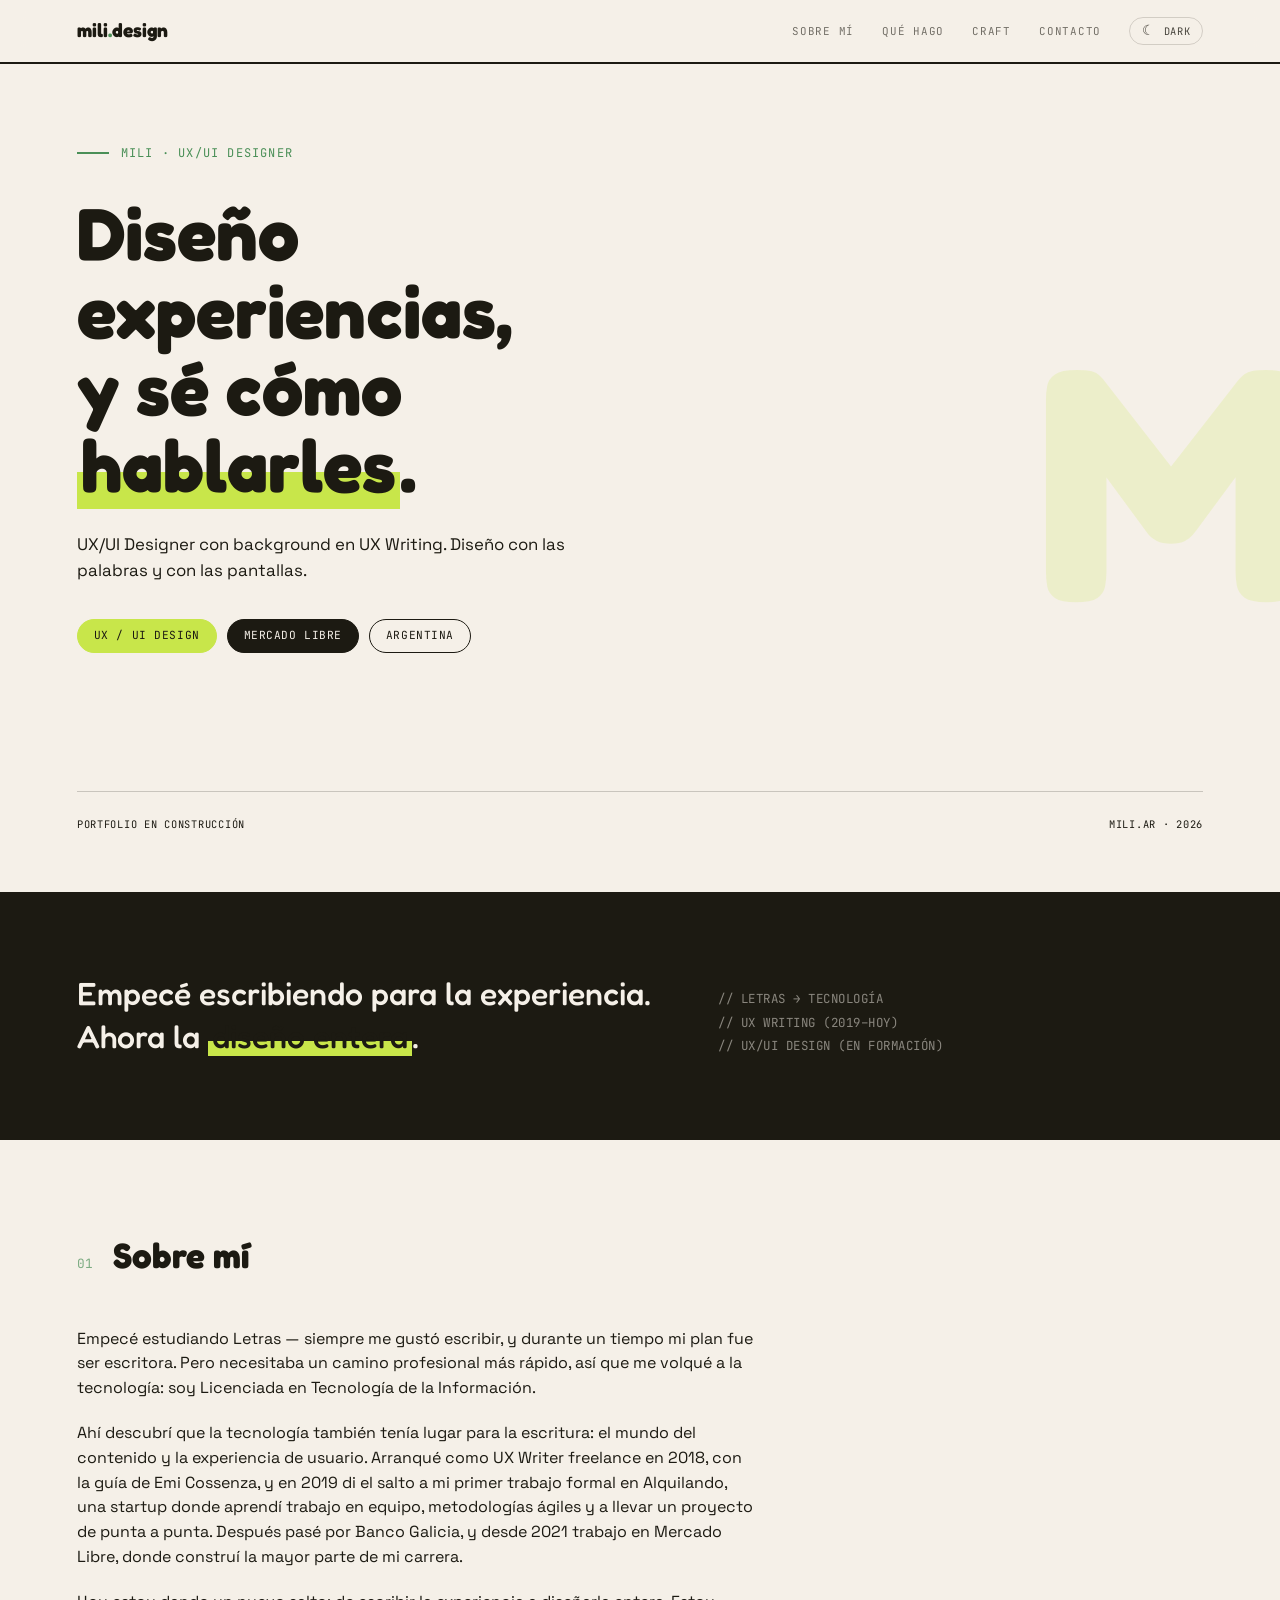
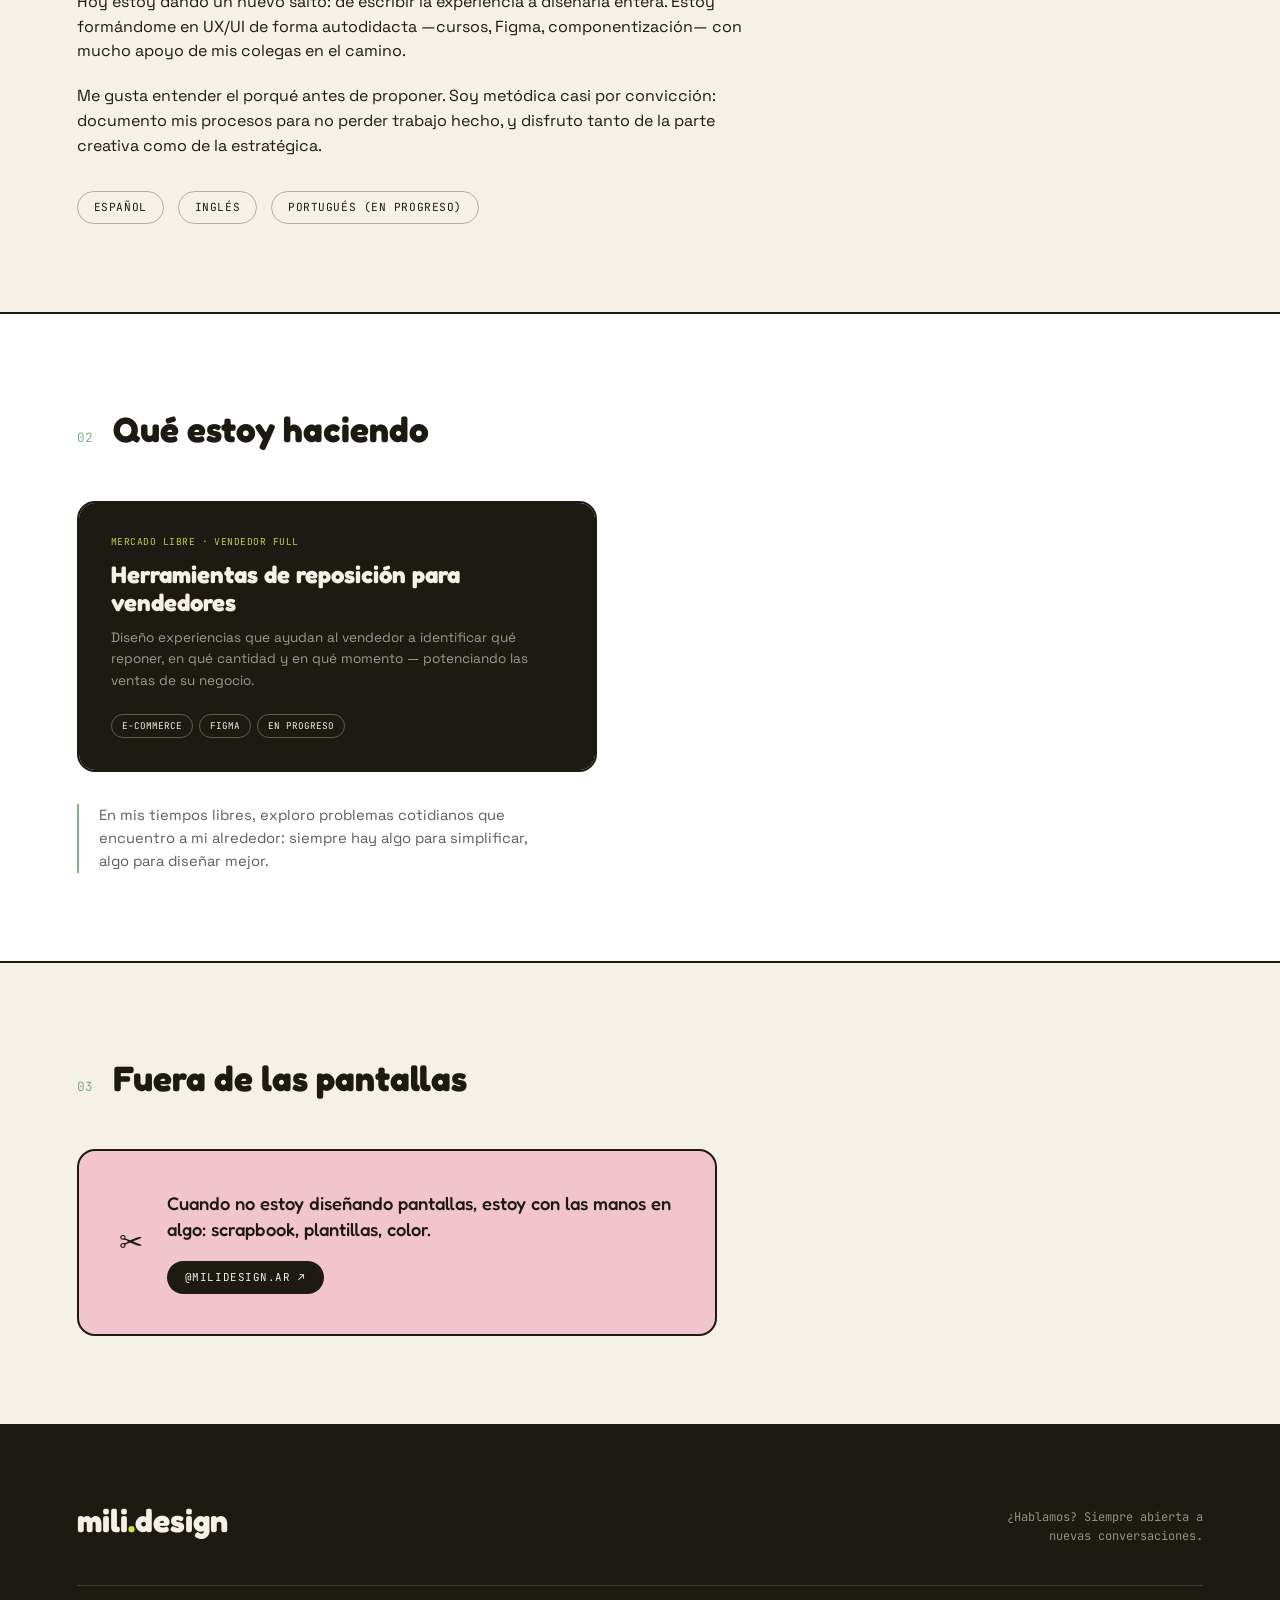
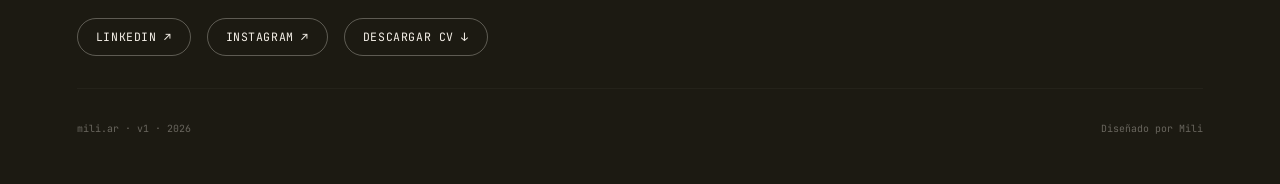
==== index.html @ dba33e55 "Add files via upload" ====
<!DOCTYPE html>
<html lang="es">
<head>
<meta charset="UTF-8">
<meta name="viewport" content="width=device-width, initial-scale=1.0">
<title>Mili — UX/UI Designer</title>
<link rel="preconnect" href="https://fonts.googleapis.com">
<link rel="preconnect" href="https://fonts.gstatic.com" crossorigin>
<link href="https://fonts.googleapis.com/css2?family=Fredoka:wght@400;500;600;700&family=Space+Grotesk:wght@300;400;500;600&family=JetBrains+Mono:wght@400;500&display=swap" rel="stylesheet">
<link rel="stylesheet" href="style.css">

</head>
<body>

<nav class="nav">
  <div class="nav-logo">mili<span class="dot">.</span>design</div>
  <ul class="nav-links">
    <li><a href="#sobre-mi">Sobre mí</a></li>
    <li><a href="#que-hago">Qué hago</a></li>
    <li><a href="#craft">Craft</a></li>
    <li><a href="#contacto">Contacto</a></li>
    <li><button class="theme-toggle" id="themeToggle" type="button"><span class="icon" id="themeIcon">☾</span><span id="themeLabel">Dark</span></button></li>
  </ul>
</nav>

<!-- 1. HERO -->
<section class="hero">
  <div class="hero-bg-text" aria-hidden="true">M</div>
  <div class="hero-content">
    <div class="hero-eyebrow">Mili · UX/UI Designer</div>
    <h1 class="hero-h1 reveal">
      Diseño experiencias,<br>
      y sé cómo <span class="green">hablarles</span>.
    </h1>
    <p class="hero-sub reveal">UX/UI Designer con background en UX Writing. Diseño con las palabras y con las pantallas.</p>
    <div class="hero-tags reveal">
      <span class="tag fill-lima">UX / UI Design</span>
      <span class="tag fill-negro">Mercado Libre</span>
      <span class="tag">Argentina</span>
    </div>
  </div>
  <div class="hero-rule reveal">
    <span>Portfolio en construcción</span>
    <span>mili.ar · 2026</span>
  </div>
</section>

<!-- 2. SOBRE MI -->
<div class="band">
  <div class="band-inner reveal">
    <p class="band-statement">
      Empecé escribiendo para la experiencia.<br>
      Ahora la <span class="hl">diseño entera</span>.
    </p>
    <div class="band-aside">
      // Letras → Tecnología<br>
      // UX Writing (2019–hoy)<br>
      // UX/UI Design (en formación)
    </div>
  </div>
</div>

<section class="sec" id="sobre-mi">
  <div class="sec-head reveal">
    <span class="sec-num">01</span>
    <h2 class="sec-title">Sobre mí</h2>
  </div>
  <div class="sec-body reveal">
    <p>Empecé estudiando Letras — siempre me gustó escribir, y durante un tiempo mi plan fue ser escritora. Pero necesitaba un camino profesional más rápido, así que me volqué a la tecnología: soy Licenciada en Tecnología de la Información.</p>
    <p>Ahí descubrí que la tecnología también tenía lugar para la escritura: el mundo del contenido y la experiencia de usuario. Arranqué como UX Writer freelance en 2018, con la guía de Emi Cossenza, y en 2019 di el salto a mi primer trabajo formal en Alquilando, una startup donde aprendí trabajo en equipo, metodologías ágiles y a llevar un proyecto de punta a punta. Después pasé por Banco Galicia, y desde 2021 trabajo en Mercado Libre, donde construí la mayor parte de mi carrera.</p>
    <p>Hoy estoy dando un nuevo salto: de escribir la experiencia a diseñarla entera. Estoy formándome en UX/UI de forma autodidacta —cursos, Figma, componentización— con mucho apoyo de mis colegas en el camino.</p>
    <p>Me gusta entender el porqué antes de proponer. Soy metódica casi por convicción: documento mis procesos para no perder trabajo hecho, y disfruto tanto de la parte creativa como de la estratégica.</p>
    <div class="meta-row">
      <span class="tag">Español</span>
      <span class="tag">Inglés</span>
      <span class="tag">Portugués (en progreso)</span>
    </div>
  </div>
</section>

<!-- 3. QUE HAGO -->
<section class="sec" id="que-hago" style="background:var(--surface);">
  <div class="sec-head reveal">
    <span class="sec-num">02</span>
    <h2 class="sec-title">Qué estoy haciendo</h2>
  </div>
  <div class="reveal">
    <div class="work-card">
      <div class="work-card-body">
        <div class="wc-tag">Mercado Libre · Vendedor Full</div>
        <div class="wc-title">Herramientas de reposición para vendedores</div>
        <div class="wc-desc">Diseño experiencias que ayudan al vendedor a identificar qué reponer, en qué cantidad y en qué momento — potenciando las ventas de su negocio.</div>
        <div class="wc-chips">
          <span class="wc-chip">E-commerce</span>
          <span class="wc-chip">Figma</span>
          <span class="wc-chip">En progreso</span>
        </div>
      </div>
    </div>
    <p class="explore-note">En mis tiempos libres, exploro problemas cotidianos que encuentro a mi alrededor: siempre hay algo para simplificar, algo para diseñar mejor.</p>
  </div>
</section>

<!-- 4. GUIÑO PERSONAL -->
<section class="sec" id="craft">
  <div class="sec-head reveal">
    <span class="sec-num">03</span>
    <h2 class="sec-title">Fuera de las pantallas</h2>
  </div>
  <div class="craft-block reveal">
    <div class="craft-icon">✂</div>
    <div>
      <p class="craft-text">Cuando no estoy diseñando pantallas, estoy con las manos en algo: scrapbook, plantillas, color.</p>
      <a href="#" class="craft-link">@milidesign.ar ↗</a>
    </div>
  </div>
</section>

<!-- 5. CONTACTO -->
<footer id="contacto">
  <div class="footer-top">
    <div class="footer-logo">mili<span class="dot">.</span>design</div>
    <div class="footer-cta">¿Hablamos? Siempre abierta a nuevas conversaciones.</div>
  </div>
  <div class="footer-links">
    <a href="#" class="footer-link">LinkedIn ↗</a>
    <a href="#" class="footer-link">Instagram ↗</a>
    <a href="#" class="footer-link">Descargar CV ↓</a>
  </div>
  <div class="footer-bottom">
    <span>mili.ar · v1 · 2026</span>
    <span>Diseñado por Mili</span>
  </div>
</footer>

<script src="script.js"></script>
</body>
</html>
---- style.css ----
:root {
  /* Marca — no cambian entre modos */
  --lima:   #C8E64A;
  --rosa:   #F2C4CE;
  --bosque: #4A8F57;

  /* Semánticas — modo claro (default) */
  --bg:        #F5F0E8;
  --bg-2:      #EDE8DF;
  --ink:       #1C1A12;
  --ink-soft:  rgba(28,26,18,.72);
  --ink-mute:  rgba(28,26,18,.45);
  --surface:   #ffffff;
  --line:      #1C1A12;
  --line-soft: rgba(28,26,18,.2);
  --nav-bg:    rgba(245,240,232,.9);
  --inverse-bg:   #1C1A12;
  --inverse-ink:  #F5F0E8;
}

@media (prefers-color-scheme: dark) {
  :root:not([data-theme="light"]) {
    --bosque:    #7FC98C;
    --bg:        #15140F;
    --bg-2:      #1C1A14;
    --ink:       #F5F0E8;
    --ink-soft:  rgba(245,240,232,.72);
    --ink-mute:  rgba(245,240,232,.45);
    --surface:   #1F1D16;
    --line:      #F5F0E8;
    --line-soft: rgba(245,240,232,.22);
    --nav-bg:    rgba(21,20,15,.85);
    --inverse-bg:  #F5F0E8;
    --inverse-ink: #1C1A12;
  }
}
:root[data-theme="dark"] {
  --bosque:    #7FC98C;
  --bg:        #15140F;
  --bg-2:      #1C1A14;
  --ink:       #F5F0E8;
  --ink-soft:  rgba(245,240,232,.72);
  --ink-mute:  rgba(245,240,232,.45);
  --surface:   #1F1D16;
  --line:      #F5F0E8;
  --line-soft: rgba(245,240,232,.22);
  --nav-bg:    rgba(21,20,15,.85);
  --inverse-bg:  #F5F0E8;
  --inverse-ink: #1C1A12;
}

*, *::before, *::after { margin:0; padding:0; box-sizing:border-box; }
html { scroll-behavior:smooth; }
body { background:var(--bg); color:var(--ink); font-family:'Space Grotesk', sans-serif; line-height:1.55; overflow-x:hidden; transition:background .25s ease, color .25s ease; }
a { color:inherit; text-decoration:none; }
::selection { background:var(--lima); color:#1C1A12; }

/* NAV */
.nav {
  position:sticky; top:0; z-index:100;
  display:flex; justify-content:space-between; align-items:center;
  padding:16px 6vw;
  background:var(--nav-bg);
  backdrop-filter:blur(12px);
  border-bottom:2px solid var(--line);
  transition:background .25s ease, border-color .25s ease;
}
.nav-logo { font-family:'Fredoka',sans-serif; font-weight:700; font-size:1.2rem; }
.nav-logo .dot { color:var(--bosque); }
.nav-links { display:flex; align-items:center; gap:28px; list-style:none; }
.nav-links a { font-family:'JetBrains Mono',monospace; font-size:.68rem; text-transform:uppercase; letter-spacing:.07em; opacity:.6; transition:opacity .2s; }
.nav-links a:hover { opacity:1; }
@media(max-width:680px){ .nav-links a:not(.theme-toggle) { display:none; } }

.theme-toggle {
  display:flex; align-items:center; gap:8px;
  font-family:'JetBrains Mono',monospace;
  font-size:.65rem;
  text-transform:uppercase;
  letter-spacing:.06em;
  border:1.5px solid var(--line-soft);
  border-radius:100px;
  padding:6px 12px;
  cursor:pointer;
  background:transparent;
  color:var(--ink);
  opacity:.8;
  transition:opacity .2s, border-color .2s;
}
.theme-toggle:hover { opacity:1; border-color:var(--line); }
.theme-toggle .icon { font-size:.85rem; line-height:1; }

/* HERO */
.hero {
  min-height:92vh;
  display:grid;
  grid-template-rows:1fr auto;
  padding:80px 6vw 60px;
  position:relative;
  overflow:hidden;
}
.hero-bg-text {
  position:absolute;
  font-family:'Fredoka',sans-serif;
  font-weight:700;
  font-size:26vw;
  color:var(--lima);
  opacity:.18;
  right:-2vw;
  top:50%;
  transform:translateY(-50%);
  pointer-events:none;
  line-height:1;
  user-select:none;
}
.hero-content { position:relative; z-index:1; }
.hero-eyebrow {
  font-family:'JetBrains Mono',monospace;
  font-size:.75rem;
  text-transform:uppercase;
  letter-spacing:.1em;
  color:var(--bosque);
  display:flex; align-items:center; gap:12px;
  margin-bottom:32px;
}
.hero-eyebrow::before { content:''; width:32px; height:2px; background:var(--bosque); }
.hero-h1 {
  font-family:'Fredoka',sans-serif;
  font-weight:700;
  font-size:clamp(2.4rem, 7vw, 4.6rem);
  line-height:1.05;
  max-width:16ch;
}
.hero-h1 .green {
  color:#1C1A12;
  background:linear-gradient(to top, var(--lima) 42%, transparent 42%);
  padding:0 4px;
  box-decoration-break:clone;
  -webkit-box-decoration-break:clone;
}
.hero-h1 .outline { -webkit-text-stroke:2px var(--line); color:transparent; }
.hero-sub {
  margin-top:28px;
  max-width:48ch;
  font-size:1.05rem;
  opacity:.72;
}
.hero-tags { display:flex; gap:10px; flex-wrap:wrap; margin-top:36px; }
.tag {
  font-family:'JetBrains Mono',monospace;
  font-size:.7rem;
  text-transform:uppercase;
  letter-spacing:.05em;
  padding:7px 16px;
  border-radius:100px;
  border:1.5px solid var(--line);
  background:transparent;
}
.tag.fill-lima { background:var(--lima); border-color:var(--lima); color:#1C1A12; }
.tag.fill-negro { background:var(--inverse-bg); color:var(--inverse-ink); border-color:var(--inverse-bg); }
.hero-rule {
  margin-top:56px;
  display:flex; justify-content:space-between; align-items:flex-end;
  padding-top:24px;
  border-top:1.5px solid rgba(28,26,18,.2);
  font-family:'JetBrains Mono',monospace;
  font-size:.65rem;
  text-transform:uppercase;
  letter-spacing:.07em;
  opacity:.45;
  flex-wrap:wrap;
  gap:8px;
}

/* STATEMENT BAND — Sobre mí, frase clave */
.band {
  background:var(--inverse-bg);
  color:var(--inverse-ink);
  padding:80px 6vw;
  transition:background .25s ease, color .25s ease;
}
.band-inner {
  display:grid;
  grid-template-columns:1.2fr 1fr;
  gap:60px;
  align-items:end;
}
@media(max-width:720px){ .band-inner { grid-template-columns:1fr; gap:32px; } }
.band-statement {
  font-family:'Fredoka',sans-serif;
  font-weight:500;
  font-size:clamp(1.4rem, 2.8vw, 2rem);
  line-height:1.35;
}
.band-statement .hl {
  color:#1C1A12;
  background:linear-gradient(to top, var(--lima) 38%, transparent 38%);
  padding:0 4px;
  box-decoration-break:clone;
  -webkit-box-decoration-break:clone;
}
.band-aside {
  font-family:'JetBrains Mono',monospace;
  font-size:.78rem;
  line-height:1.9;
  opacity:.5;
  text-transform:uppercase;
  letter-spacing:.04em;
}

/* SECTION SHELL */
.sec { padding:88px 6vw; border-top:2px solid var(--line); transition:border-color .25s ease; }
.sec-head { display:flex; align-items:baseline; gap:20px; margin-bottom:44px; }
.sec-num { font-family:'JetBrains Mono',monospace; font-size:.8rem; color:var(--bosque); opacity:.7; }
.sec-title { font-family:'Fredoka',sans-serif; font-weight:700; font-size:clamp(1.6rem, 3vw, 2.2rem); }
.sec-body { max-width:68ch; font-size:1rem; opacity:.85; }
.sec-body p + p { margin-top:20px; }

/* SOBRE MI meta row */
.meta-row {
  display:flex; gap:14px; flex-wrap:wrap;
  margin-top:32px;
}
.meta-row .tag { border-color:rgba(28,26,18,.3); }

/* QUE HACES — card portfolio */
.work-card {
  border:2px solid var(--line);
  border-radius:18px;
  overflow:hidden;
  max-width:520px;
}
.work-card-body { background:var(--inverse-bg); padding:32px; }
.wc-tag { font-family:'JetBrains Mono',monospace; font-size:.6rem; text-transform:uppercase; color:var(--lima); opacity:.9; margin-bottom:12px; letter-spacing:.05em; }
.wc-title { font-family:'Fredoka',sans-serif; font-weight:700; font-size:1.5rem; color:var(--inverse-ink); line-height:1.15; margin-bottom:10px; }
.wc-desc { font-size:.85rem; color:var(--inverse-ink); opacity:.6; line-height:1.6; margin-bottom:22px; }
.wc-chips { display:flex; gap:6px; flex-wrap:wrap; }
.wc-chip { font-family:'JetBrains Mono',monospace; font-size:.58rem; text-transform:uppercase; border:1px solid rgba(245,240,232,.3); color:var(--inverse-ink); padding:4px 10px; border-radius:100px; }
.explore-note {
  margin-top:32px;
  font-size:.92rem;
  opacity:.7;
  max-width:52ch;
  padding-left:20px;
  border-left:2px solid var(--bosque);
}

/* GUIÑO PERSONAL — craft block */
.craft-block {
  background:var(--rosa);
  border:2px solid #1C1A12;
  border-radius:18px;
  padding:40px;
  display:flex;
  align-items:center;
  gap:24px;
  max-width:640px;
}
.craft-icon {
  font-size:1.8rem;
  flex-shrink:0;
  color:#1C1A12;
}
.craft-text {
  font-family:'Fredoka',sans-serif;
  font-weight:500;
  font-size:1.15rem;
  line-height:1.4;
  color:#1C1A12;
}
.craft-link {
  display:inline-flex;
  align-items:center;
  gap:6px;
  margin-top:18px;
  font-family:'JetBrains Mono',monospace;
  font-size:.68rem;
  text-transform:uppercase;
  letter-spacing:.05em;
  background:#1C1A12;
  color:#F5F0E8;
  padding:8px 18px;
  border-radius:100px;
}

/* FOOTER — contacto */
footer {
  background:var(--inverse-bg);
  color:var(--inverse-ink);
  padding:72px 6vw 48px;
  transition:background .25s ease, color .25s ease;
}
.footer-top {
  display:flex;
  justify-content:space-between;
  align-items:flex-end;
  padding-bottom:40px;
  border-bottom:1px solid rgba(245,240,232,.15);
  flex-wrap:wrap;
  gap:24px;
}
.footer-logo { font-family:'Fredoka',sans-serif; font-weight:700; font-size:2rem; }
.footer-logo .dot { color:var(--lima); }
.footer-cta {
  font-family:'JetBrains Mono',monospace;
  font-size:.75rem;
  opacity:.55;
  max-width:32ch;
  text-align:right;
}
.footer-links {
  display:flex; gap:16px; flex-wrap:wrap;
  padding-top:32px;
}
.footer-link {
  font-family:'JetBrains Mono',monospace;
  font-size:.72rem;
  text-transform:uppercase;
  letter-spacing:.05em;
  border:1.5px solid rgba(245,240,232,.3);
  padding:9px 18px;
  border-radius:100px;
  transition:border-color .2s, background .2s;
}
.footer-link:hover { border-color:var(--lima); background:rgba(200,230,74,.08); }
.footer-bottom {
  padding-top:32px;
  margin-top:32px;
  border-top:1px solid rgba(245,240,232,.1);
  display:flex;
  justify-content:space-between;
  flex-wrap:wrap;
  gap:10px;
  font-family:'JetBrains Mono',monospace;
  font-size:.62rem;
  opacity:.35;
}

.reveal { opacity:0; transform:translateY(20px); transition:opacity .65s ease, transform .65s ease; }
.reveal.in { opacity:1; transform:none; }
@media(prefers-reduced-motion:reduce){ .reveal { opacity:1; transform:none; transition:none; } }
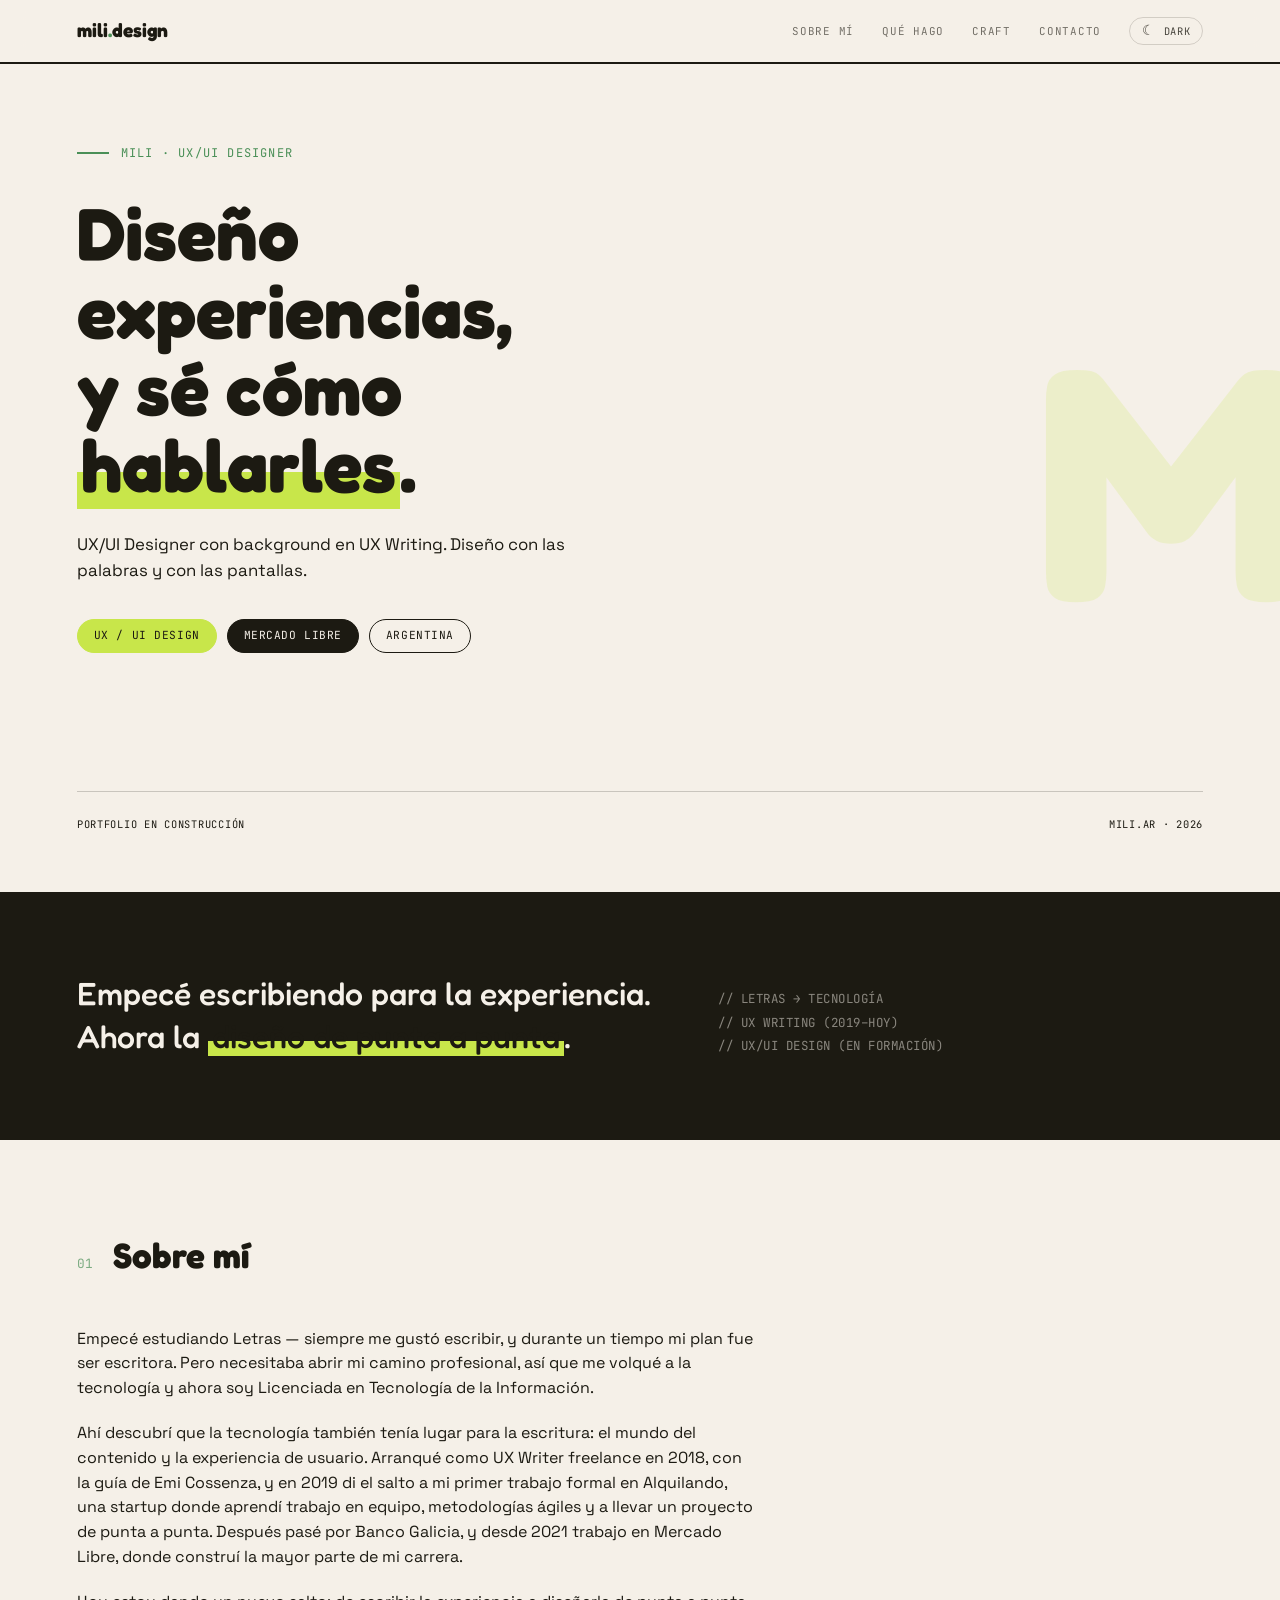
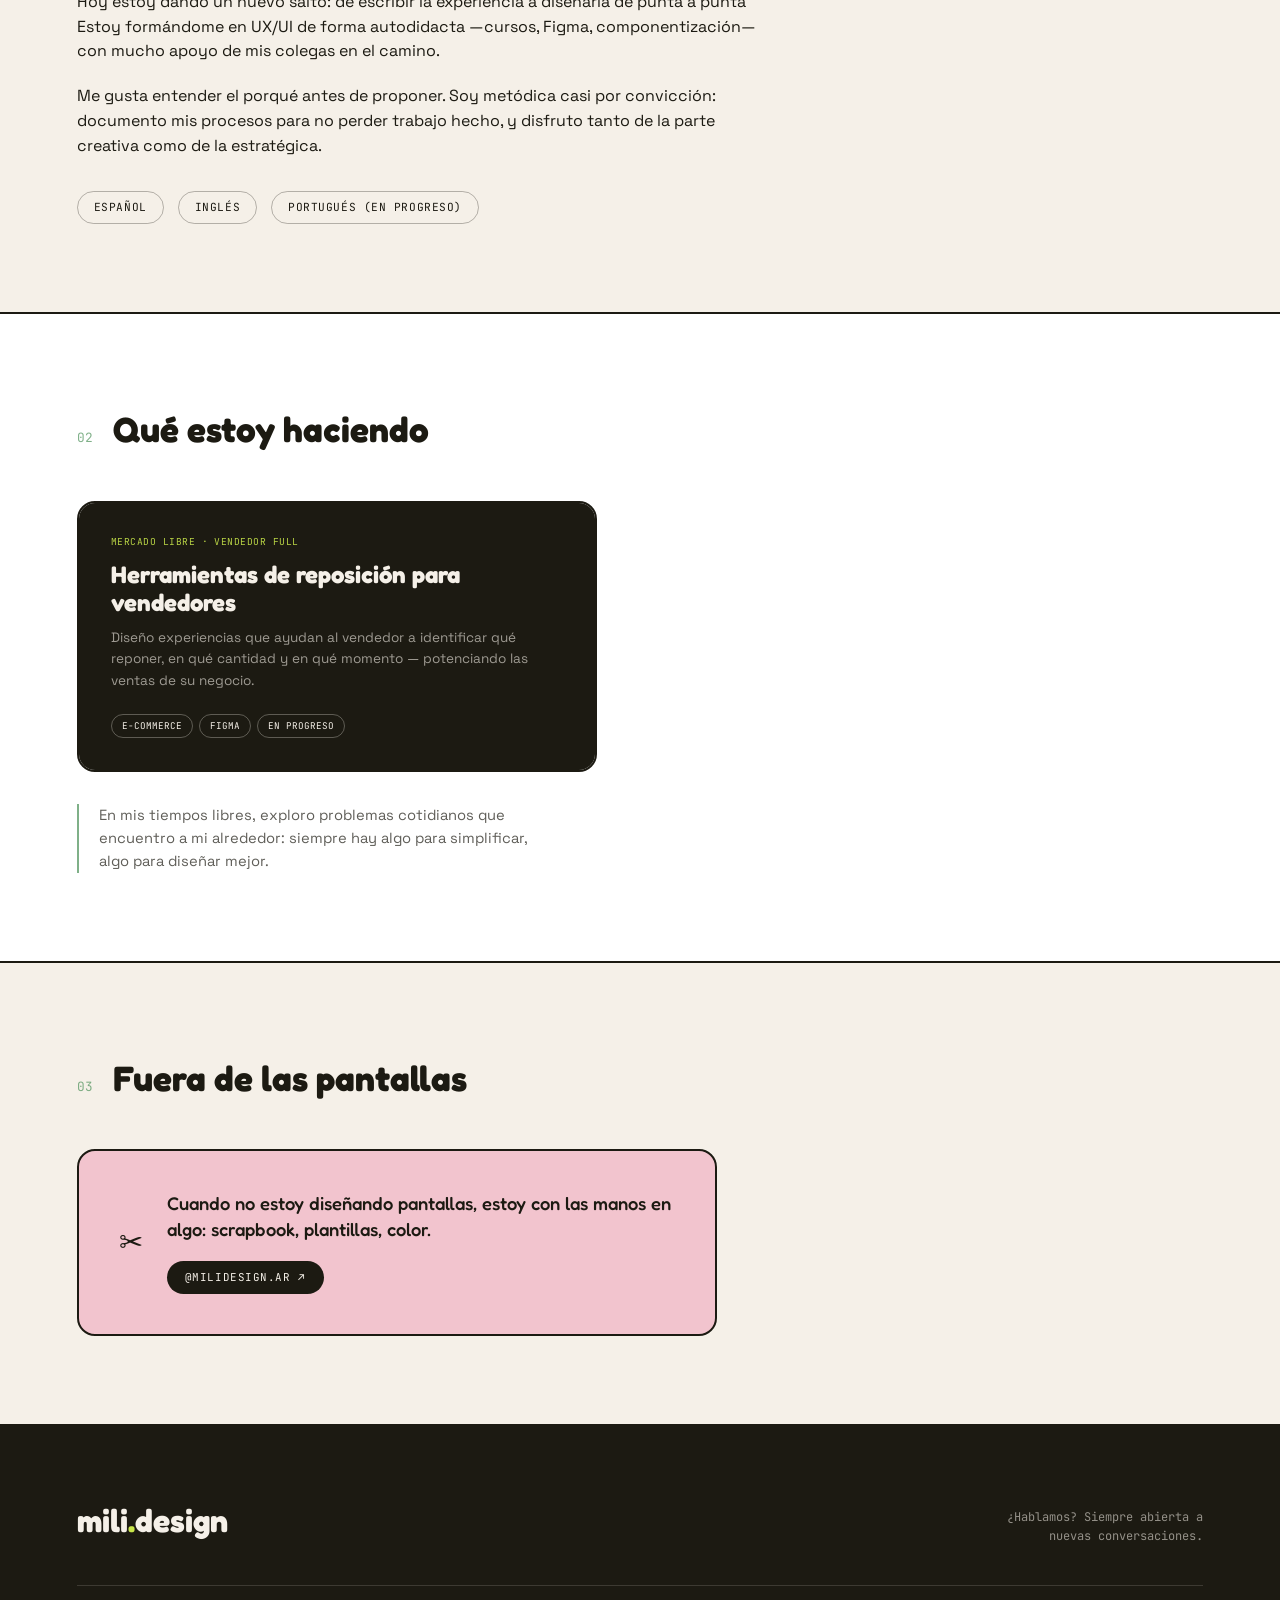
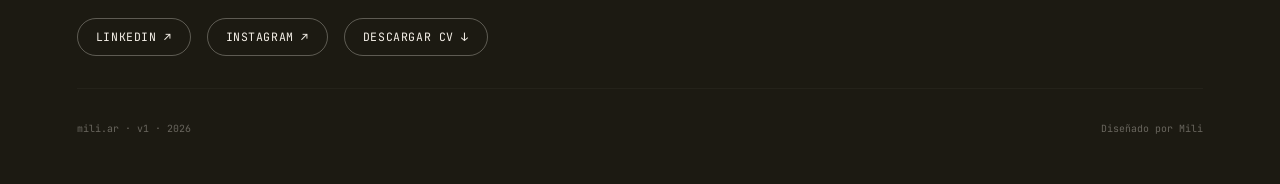
==== commit 942966c0: "Update index.html" ====
--- a/index.html
+++ b/index.html
@@ -50,7 +50,7 @@
   <div class="band-inner reveal">
     <p class="band-statement">
       Empecé escribiendo para la experiencia.<br>
-      Ahora la <span class="hl">diseño entera</span>.
+      Ahora la <span class="hl">diseño de punta a punta</span>.
     </p>
     <div class="band-aside">
       // Letras → Tecnología<br>
@@ -66,9 +66,9 @@
     <h2 class="sec-title">Sobre mí</h2>
   </div>
   <div class="sec-body reveal">
-    <p>Empecé estudiando Letras — siempre me gustó escribir, y durante un tiempo mi plan fue ser escritora. Pero necesitaba un camino profesional más rápido, así que me volqué a la tecnología: soy Licenciada en Tecnología de la Información.</p>
+    <p>Empecé estudiando Letras — siempre me gustó escribir, y durante un tiempo mi plan fue ser escritora. Pero necesitaba abrir mi camino profesional, así que me volqué a la tecnología y ahora soy Licenciada en Tecnología de la Información.</p>
     <p>Ahí descubrí que la tecnología también tenía lugar para la escritura: el mundo del contenido y la experiencia de usuario. Arranqué como UX Writer freelance en 2018, con la guía de Emi Cossenza, y en 2019 di el salto a mi primer trabajo formal en Alquilando, una startup donde aprendí trabajo en equipo, metodologías ágiles y a llevar un proyecto de punta a punta. Después pasé por Banco Galicia, y desde 2021 trabajo en Mercado Libre, donde construí la mayor parte de mi carrera.</p>
-    <p>Hoy estoy dando un nuevo salto: de escribir la experiencia a diseñarla entera. Estoy formándome en UX/UI de forma autodidacta —cursos, Figma, componentización— con mucho apoyo de mis colegas en el camino.</p>
+    <p>Hoy estoy dando un nuevo salto: de escribir la experiencia a diseñarla de punta a punta Estoy formándome en UX/UI de forma autodidacta —cursos, Figma, componentización— con mucho apoyo de mis colegas en el camino.</p>
     <p>Me gusta entender el porqué antes de proponer. Soy metódica casi por convicción: documento mis procesos para no perder trabajo hecho, y disfruto tanto de la parte creativa como de la estratégica.</p>
     <div class="meta-row">
       <span class="tag">Español</span>
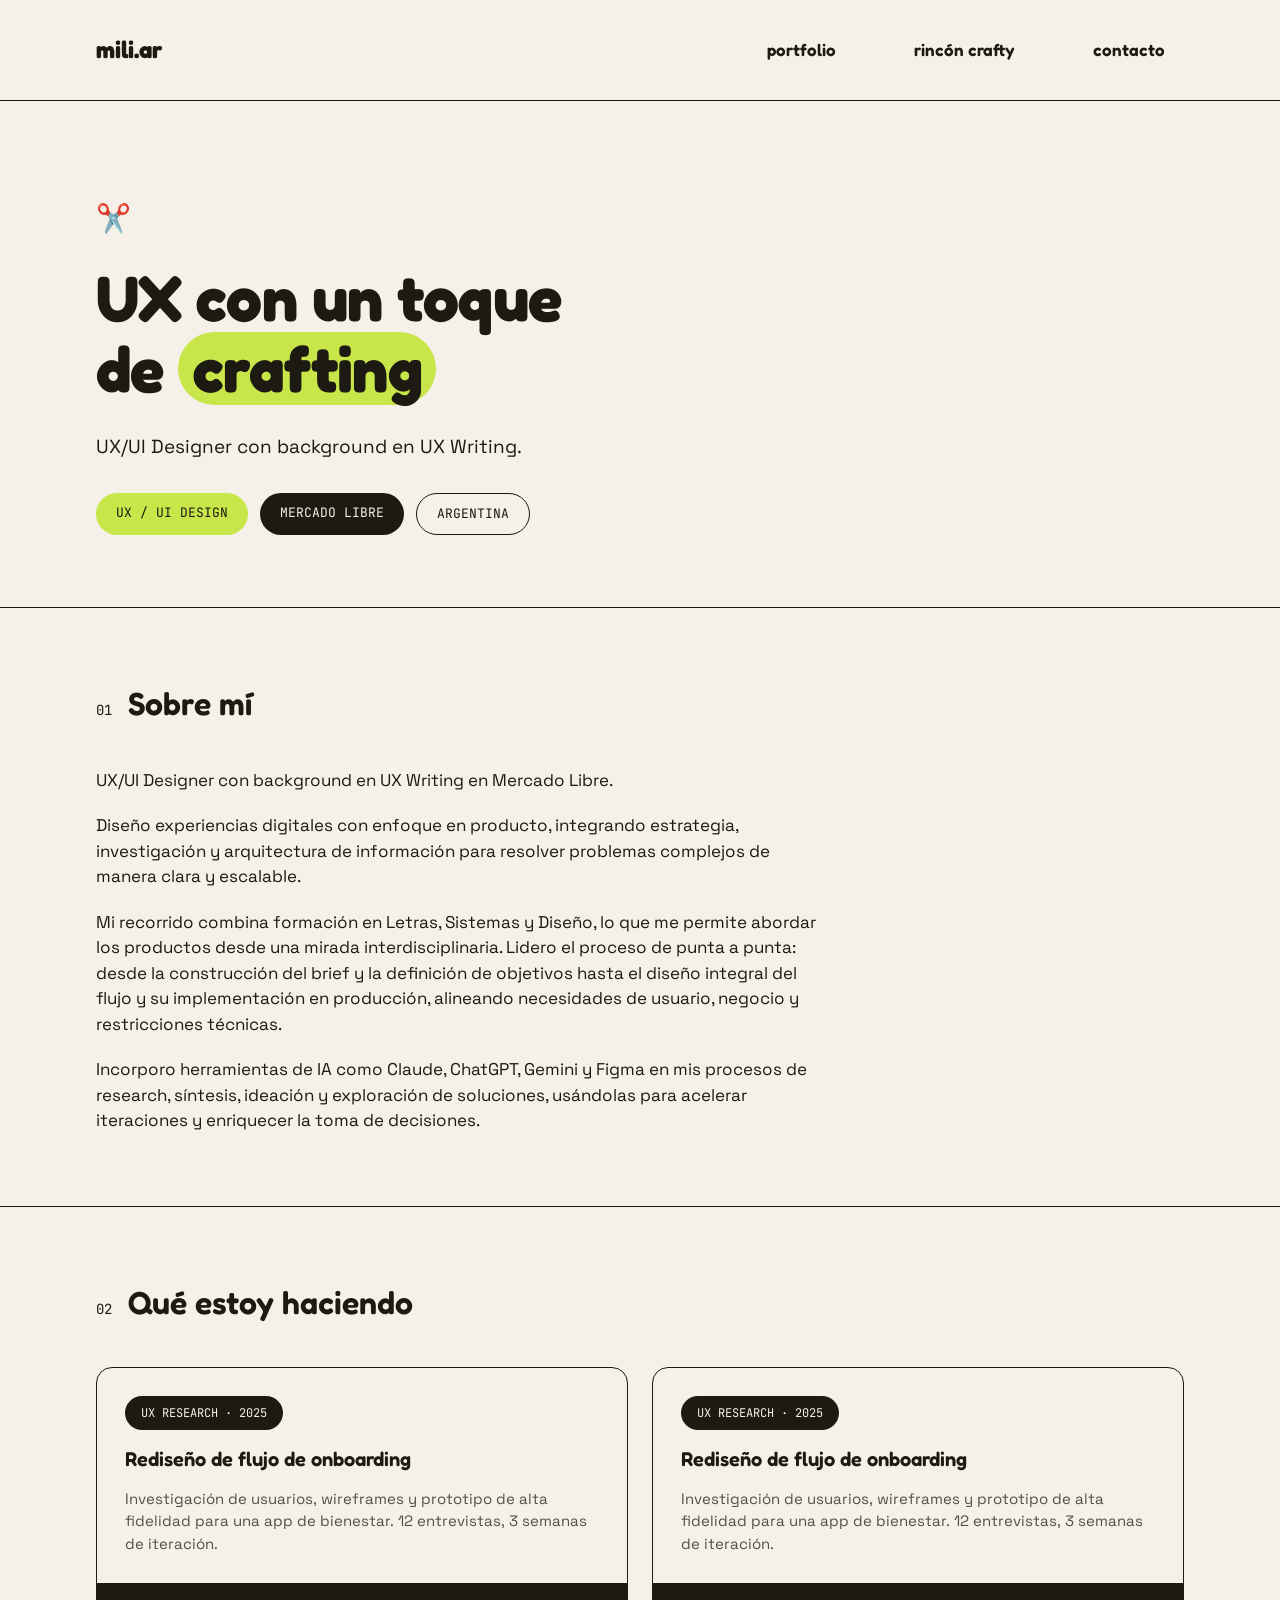
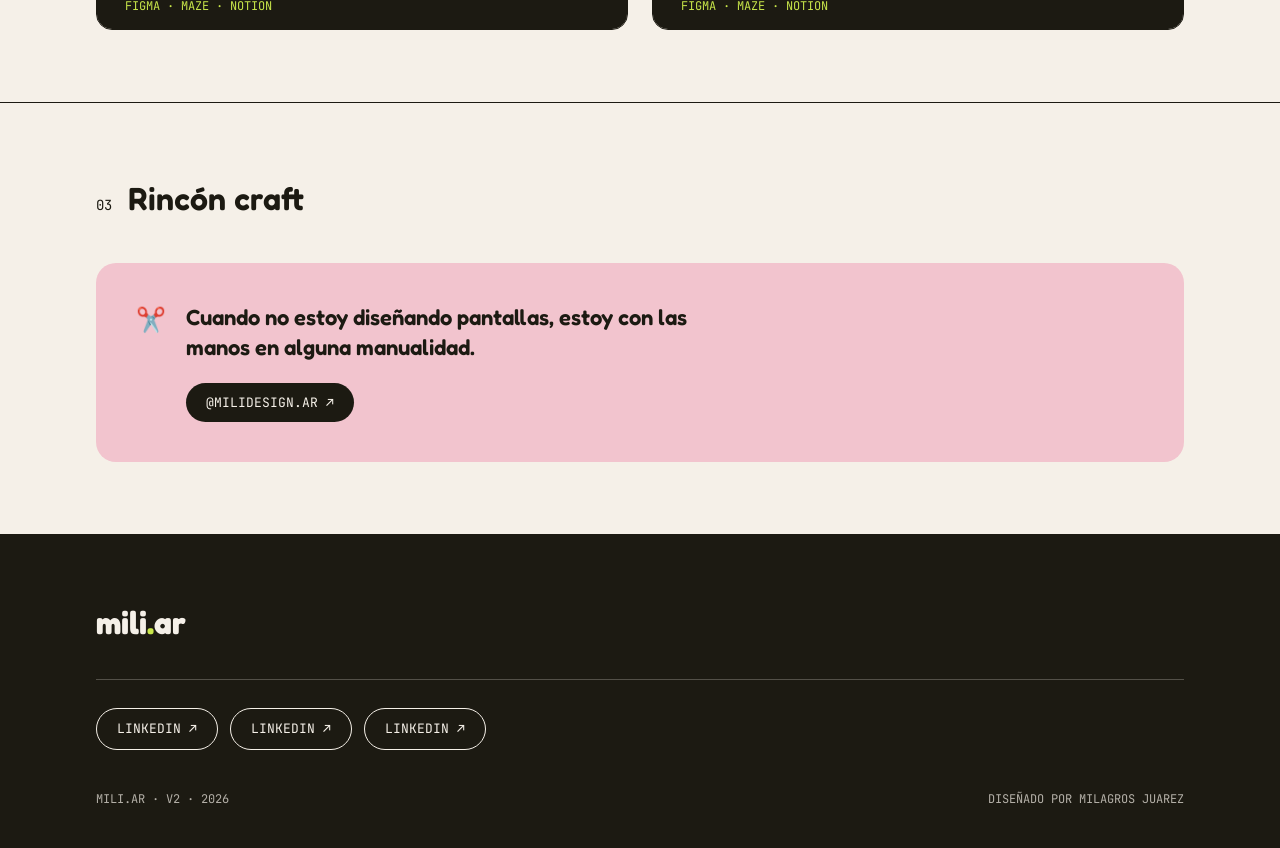
==== commit bab012ce: "Update to v2" ====
--- a/index.html
+++ b/index.html
@@ -3,133 +3,116 @@
 <head>
 <meta charset="UTF-8">
 <meta name="viewport" content="width=device-width, initial-scale=1.0">
-<title>Mili — UX/UI Designer</title>
+<title>mili.ar — UX/UI Design</title>
 <link rel="preconnect" href="https://fonts.googleapis.com">
 <link rel="preconnect" href="https://fonts.gstatic.com" crossorigin>
-<link href="https://fonts.googleapis.com/css2?family=Fredoka:wght@400;500;600;700&family=Space+Grotesk:wght@300;400;500;600&family=JetBrains+Mono:wght@400;500&display=swap" rel="stylesheet">
-<link rel="stylesheet" href="style.css">
-
+<link href="https://fonts.googleapis.com/css2?family=Fredoka:wght@500;600;700&family=Space+Grotesk:wght@400;500;600&family=JetBrains+Mono:wght@400;500&display=swap" rel="stylesheet">
+<link rel="stylesheet" href="styles.css">
 </head>
 <body>
 
-<nav class="nav">
-  <div class="nav-logo">mili<span class="dot">.</span>design</div>
-  <ul class="nav-links">
-    <li><a href="#sobre-mi">Sobre mí</a></li>
-    <li><a href="#que-hago">Qué hago</a></li>
-    <li><a href="#craft">Craft</a></li>
-    <li><a href="#contacto">Contacto</a></li>
-    <li><button class="theme-toggle" id="themeToggle" type="button"><span class="icon" id="themeIcon">☾</span><span id="themeLabel">Dark</span></button></li>
-  </ul>
-</nav>
+<header class="nav">
+  <div class="nav-inner">
+    <a href="#" class="logo">mili.ar</a>
+    <nav class="nav-links">
+      <a href="portfolio/index.html">portfolio</a>
+      <a href="rincon-crafty/index.html">rincón crafty</a>
+      <a href="contacto/index.html">contacto</a>
+    </nav>
+  </div>
+</header>
 
-<!-- 1. HERO -->
-<section class="hero">
-  <div class="hero-bg-text" aria-hidden="true">M</div>
-  <div class="hero-content">
-    <div class="hero-eyebrow">Mili · UX/UI Designer</div>
-    <h1 class="hero-h1 reveal">
-      Diseño experiencias,<br>
-      y sé cómo <span class="green">hablarles</span>.
-    </h1>
-    <p class="hero-sub reveal">UX/UI Designer con background en UX Writing. Diseño con las palabras y con las pantallas.</p>
-    <div class="hero-tags reveal">
-      <span class="tag fill-lima">UX / UI Design</span>
-      <span class="tag fill-negro">Mercado Libre</span>
-      <span class="tag">Argentina</span>
+<main>
+
+  <section class="hero">
+    <div class="hero-inner">
+      <span class="hero-icon">✂️</span>
+      <h1 class="hero-title">
+        UX con un toque<br>
+        de <span class="highlight">crafting</span>
+      </h1>
+      <p class="hero-subtitle">UX/UI Designer con background en UX Writing.</p>
+      <div class="tags">
+        <span class="tag tag-lima">UX / UI DESIGN</span>
+        <span class="tag tag-dark">MERCADO LIBRE</span>
+        <span class="tag tag-outline">ARGENTINA</span>
+      </div>
     </div>
-  </div>
-  <div class="hero-rule reveal">
-    <span>Portfolio en construcción</span>
-    <span>mili.ar · 2026</span>
-  </div>
-</section>
+  </section>
 
-<!-- 2. SOBRE MI -->
-<div class="band">
-  <div class="band-inner reveal">
-    <p class="band-statement">
-      Empecé escribiendo para la experiencia.<br>
-      Ahora la <span class="hl">diseño de punta a punta</span>.
-    </p>
-    <div class="band-aside">
-      // Letras → Tecnología<br>
-      // UX Writing (2019–hoy)<br>
-      // UX/UI Design (en formación)
+  <section class="section" id="sobre-mi">
+    <div class="section-inner">
+      <div class="section-header">
+        <span class="section-number">01</span>
+        <h2 class="section-title">Sobre mí</h2>
+      </div>
+      <div class="about-text">
+        <p>UX/UI Designer con background en UX Writing en Mercado Libre.</p>
+        <p>Diseño experiencias digitales con enfoque en producto, integrando estrategia, investigación y arquitectura de información para resolver problemas complejos de manera clara y escalable.</p>
+        <p>Mi recorrido combina formación en Letras, Sistemas y Diseño, lo que me permite abordar los productos desde una mirada interdisciplinaria. Lidero el proceso de punta a punta: desde la construcción del brief y la definición de objetivos hasta el diseño integral del flujo y su implementación en producción, alineando necesidades de usuario, negocio y restricciones técnicas.</p>
+        <p>Incorporo herramientas de IA como Claude, ChatGPT, Gemini y Figma en mis procesos de research, síntesis, ideación y exploración de soluciones, usándolas para acelerar iteraciones y enriquecer la toma de decisiones.</p>
+      </div>
     </div>
-  </div>
-</div>
+  </section>
 
-<section class="sec" id="sobre-mi">
-  <div class="sec-head reveal">
-    <span class="sec-num">01</span>
-    <h2 class="sec-title">Sobre mí</h2>
-  </div>
-  <div class="sec-body reveal">
-    <p>Empecé estudiando Letras — siempre me gustó escribir, y durante un tiempo mi plan fue ser escritora. Pero necesitaba abrir mi camino profesional, así que me volqué a la tecnología y ahora soy Licenciada en Tecnología de la Información.</p>
-    <p>Ahí descubrí que la tecnología también tenía lugar para la escritura: el mundo del contenido y la experiencia de usuario. Arranqué como UX Writer freelance en 2018, con la guía de Emi Cossenza, y en 2019 di el salto a mi primer trabajo formal en Alquilando, una startup donde aprendí trabajo en equipo, metodologías ágiles y a llevar un proyecto de punta a punta. Después pasé por Banco Galicia, y desde 2021 trabajo en Mercado Libre, donde construí la mayor parte de mi carrera.</p>
-    <p>Hoy estoy dando un nuevo salto: de escribir la experiencia a diseñarla de punta a punta Estoy formándome en UX/UI de forma autodidacta —cursos, Figma, componentización— con mucho apoyo de mis colegas en el camino.</p>
-    <p>Me gusta entender el porqué antes de proponer. Soy metódica casi por convicción: documento mis procesos para no perder trabajo hecho, y disfruto tanto de la parte creativa como de la estratégica.</p>
-    <div class="meta-row">
-      <span class="tag">Español</span>
-      <span class="tag">Inglés</span>
-      <span class="tag">Portugués (en progreso)</span>
+  <section class="section" id="haciendo">
+    <div class="section-inner">
+      <div class="section-header">
+        <span class="section-number">02</span>
+        <h2 class="section-title">Qué estoy haciendo</h2>
+      </div>
+      <div class="cards-grid">
+        <article class="project-card">
+          <div class="card-body">
+            <span class="tag tag-dark small">UX RESEARCH · 2025</span>
+            <h3 class="card-title">Rediseño de flujo de onboarding</h3>
+            <p class="card-text">Investigación de usuarios, wireframes y prototipo de alta fidelidad para una app de bienestar. 12 entrevistas, 3 semanas de iteración.</p>
+          </div>
+          <div class="card-footer">FIGMA · MAZE · NOTION</div>
+        </article>
+        <article class="project-card">
+          <div class="card-body">
+            <span class="tag tag-dark small">UX RESEARCH · 2025</span>
+            <h3 class="card-title">Rediseño de flujo de onboarding</h3>
+            <p class="card-text">Investigación de usuarios, wireframes y prototipo de alta fidelidad para una app de bienestar. 12 entrevistas, 3 semanas de iteración.</p>
+          </div>
+          <div class="card-footer">FIGMA · MAZE · NOTION</div>
+        </article>
+      </div>
     </div>
-  </div>
-</section>
+  </section>
 
-<!-- 3. QUE HAGO -->
-<section class="sec" id="que-hago" style="background:var(--surface);">
-  <div class="sec-head reveal">
-    <span class="sec-num">02</span>
-    <h2 class="sec-title">Qué estoy haciendo</h2>
-  </div>
-  <div class="reveal">
-    <div class="work-card">
-      <div class="work-card-body">
-        <div class="wc-tag">Mercado Libre · Vendedor Full</div>
-        <div class="wc-title">Herramientas de reposición para vendedores</div>
-        <div class="wc-desc">Diseño experiencias que ayudan al vendedor a identificar qué reponer, en qué cantidad y en qué momento — potenciando las ventas de su negocio.</div>
-        <div class="wc-chips">
-          <span class="wc-chip">E-commerce</span>
-          <span class="wc-chip">Figma</span>
-          <span class="wc-chip">En progreso</span>
+  <section class="section" id="rincon-craft">
+    <div class="section-inner">
+      <div class="section-header">
+        <span class="section-number">03</span>
+        <h2 class="section-title">Rincón craft</h2>
+      </div>
+      <div class="craft-banner">
+        <span class="craft-icon">✂️</span>
+        <div class="craft-content">
+          <p class="craft-text">Cuando no estoy diseñando pantallas, estoy con las manos en alguna manualidad.</p>
+          <a href="#" class="craft-link">@MILIDESIGN.AR ↗</a>
         </div>
       </div>
     </div>
-    <p class="explore-note">En mis tiempos libres, exploro problemas cotidianos que encuentro a mi alrededor: siempre hay algo para simplificar, algo para diseñar mejor.</p>
-  </div>
-</section>
+  </section>
 
-<!-- 4. GUIÑO PERSONAL -->
-<section class="sec" id="craft">
-  <div class="sec-head reveal">
-    <span class="sec-num">03</span>
-    <h2 class="sec-title">Fuera de las pantallas</h2>
-  </div>
-  <div class="craft-block reveal">
-    <div class="craft-icon">✂</div>
-    <div>
-      <p class="craft-text">Cuando no estoy diseñando pantallas, estoy con las manos en algo: scrapbook, plantillas, color.</p>
-      <a href="#" class="craft-link">@milidesign.ar ↗</a>
+</main>
+
+<footer class="footer">
+  <div class="footer-inner">
+    <a href="#" class="footer-logo">mili<span class="dot">.</span>ar</a>
+    <hr class="footer-line">
+    <div class="footer-links">
+      <a href="#" class="tag tag-outline dark">LINKEDIN ↗</a>
+      <a href="#" class="tag tag-outline dark">LINKEDIN ↗</a>
+      <a href="#" class="tag tag-outline dark">LINKEDIN ↗</a>
     </div>
-  </div>
-</section>
-
-<!-- 5. CONTACTO -->
-<footer id="contacto">
-  <div class="footer-top">
-    <div class="footer-logo">mili<span class="dot">.</span>design</div>
-    <div class="footer-cta">¿Hablamos? Siempre abierta a nuevas conversaciones.</div>
-  </div>
-  <div class="footer-links">
-    <a href="#" class="footer-link">LinkedIn ↗</a>
-    <a href="#" class="footer-link">Instagram ↗</a>
-    <a href="#" class="footer-link">Descargar CV ↓</a>
-  </div>
-  <div class="footer-bottom">
-    <span>mili.ar · v1 · 2026</span>
-    <span>Diseñado por Mili</span>
+    <div class="footer-bottom">
+      <span>MILI.AR · V2 · 2026</span>
+      <span>DISEÑADO POR MILAGROS JUAREZ</span>
+    </div>
   </div>
 </footer>
 
--- a/styles.css
+++ b/styles.css
@@ -0,0 +1,291 @@
+:root {
+  --lima: #C8E64A;
+  --rosa: #F2C4CE;
+  --verde-bosque: #2F5233;
+  --casi-negro: #1C1A12;
+  --crema: #F5F0E8;
+
+  --font-display: 'Fredoka', sans-serif;
+  --font-body: 'Space Grotesk', sans-serif;
+  --font-mono: 'JetBrains Mono', monospace;
+
+  --container: 1200px;
+  --edge: 56px;
+}
+
+* { margin: 0; padding: 0; box-sizing: border-box; }
+
+body {
+  background: var(--crema);
+  color: var(--casi-negro);
+  font-family: var(--font-body);
+  line-height: 1.5;
+  -webkit-font-smoothing: antialiased;
+}
+
+a { color: inherit; text-decoration: none; }
+
+/* NAV */
+.nav {
+  border-bottom: 1px solid var(--casi-negro);
+}
+.nav-inner {
+  max-width: var(--container);
+  margin: 0 auto;
+  padding: 28px var(--edge);
+  display: flex;
+  align-items: center;
+  justify-content: space-between;
+}
+.logo {
+  font-family: var(--font-display);
+  font-weight: 700;
+  font-size: 24px;
+}
+.nav-links {
+  display: flex;
+  gap: 40px;
+}
+.nav-links a {
+  font-family: var(--font-display);
+  font-weight: 600;
+  font-size: 17px;
+  padding: 8px 18px;
+  border-radius: 40px;
+  border: 1px solid transparent;
+  transition: background 0.15s ease, border-color 0.15s ease;
+}
+.nav-links a.active {
+  text-decoration: underline;
+  text-underline-offset: 4px;
+}
+.nav-links a:not(.active):hover {
+  background: var(--lima);
+}
+.nav-links a:not(.active):active {
+  background: var(--lima);
+  border-color: var(--casi-negro);
+}
+
+/* HERO */
+.hero {
+  border-bottom: 1px solid var(--casi-negro);
+}
+.hero-inner {
+  max-width: var(--container);
+  margin: 0 auto;
+  padding: 96px var(--edge) 72px;
+}
+.hero-icon {
+  font-size: 28px;
+  display: inline-block;
+  margin-bottom: 24px;
+}
+.hero-title {
+  font-family: var(--font-display);
+  font-weight: 700;
+  font-size: 64px;
+  line-height: 1.08;
+  letter-spacing: -0.01em;
+  margin-bottom: 28px;
+}
+.highlight {
+  background: var(--lima);
+  padding: 2px 14px;
+  border-radius: 40px;
+  display: inline-block;
+}
+.hero-subtitle {
+  font-size: 19px;
+  margin-bottom: 32px;
+  color: var(--casi-negro);
+}
+.tags {
+  display: flex;
+  gap: 12px;
+  flex-wrap: wrap;
+}
+
+/* TAGS / PILLS */
+.tag {
+  font-family: var(--font-mono);
+  font-size: 13px;
+  padding: 10px 20px;
+  border-radius: 40px;
+  display: inline-block;
+  white-space: nowrap;
+}
+.tag.small { padding: 8px 16px; font-size: 12px; }
+.tag-lima { background: var(--lima); color: var(--casi-negro); }
+.tag-dark { background: var(--casi-negro); color: var(--crema); }
+.tag-outline { background: transparent; border: 1px solid var(--casi-negro); color: var(--casi-negro); }
+.tag-outline.dark { border: 1px solid var(--crema); color: var(--crema); }
+
+/* SECTIONS */
+.section {
+  border-bottom: 1px solid var(--casi-negro);
+}
+.section-inner {
+  max-width: var(--container);
+  margin: 0 auto;
+  padding: 72px var(--edge);
+}
+.section-header {
+  display: flex;
+  align-items: baseline;
+  gap: 16px;
+  margin-bottom: 40px;
+}
+.section-number {
+  font-family: var(--font-mono);
+  font-size: 14px;
+  color: var(--casi-negro);
+}
+.section-title {
+  font-family: var(--font-display);
+  font-weight: 600;
+  font-size: 32px;
+}
+
+/* ABOUT */
+.about-text {
+  max-width: 720px;
+  display: flex;
+  flex-direction: column;
+  gap: 20px;
+  font-size: 17px;
+}
+
+/* PROJECT CARDS */
+.cards-grid {
+  display: grid;
+  grid-template-columns: repeat(2, 1fr);
+  gap: 24px;
+}
+.project-card {
+  border: 1px solid var(--casi-negro);
+  border-radius: 16px;
+  overflow: hidden;
+  display: flex;
+  flex-direction: column;
+}
+.card-body {
+  padding: 28px;
+  display: flex;
+  flex-direction: column;
+  gap: 14px;
+  flex: 1;
+}
+.card-body .tag { align-self: flex-start; }
+.card-title {
+  font-family: var(--font-display);
+  font-weight: 600;
+  font-size: 20px;
+}
+.card-text {
+  font-size: 15px;
+  color: var(--casi-negro);
+  opacity: 0.75;
+}
+.card-footer {
+  background: var(--casi-negro);
+  color: var(--lima);
+  font-family: var(--font-mono);
+  font-size: 12px;
+  padding: 14px 28px;
+}
+
+/* CRAFT BANNER */
+.craft-banner {
+  background: var(--rosa);
+  border-radius: 20px;
+  padding: 40px;
+  display: flex;
+  align-items: flex-start;
+  gap: 20px;
+}
+.craft-icon { font-size: 24px; line-height: 1.4; }
+.craft-content {
+  display: flex;
+  flex-direction: column;
+  gap: 20px;
+}
+.craft-text {
+  font-family: var(--font-display);
+  font-weight: 600;
+  font-size: 22px;
+  line-height: 1.35;
+  max-width: 560px;
+}
+.craft-link {
+  font-family: var(--font-mono);
+  font-size: 13px;
+  background: var(--casi-negro);
+  color: var(--crema);
+  padding: 10px 20px;
+  border-radius: 40px;
+  display: inline-block;
+  width: fit-content;
+}
+
+/* FOOTER */
+.footer {
+  background: var(--casi-negro);
+  color: var(--crema);
+}
+.footer-inner {
+  max-width: var(--container);
+  margin: 0 auto;
+  padding: 64px var(--edge) 40px;
+}
+.footer-logo {
+  font-family: var(--font-display);
+  font-weight: 700;
+  font-size: 32px;
+  color: var(--crema);
+}
+.footer-logo .dot { color: var(--lima); }
+.footer-line {
+  border: none;
+  border-top: 1px solid rgba(245, 240, 232, 0.25);
+  margin: 32px 0 28px;
+}
+.footer-links {
+  display: flex;
+  gap: 12px;
+  margin-bottom: 40px;
+}
+.footer-bottom {
+  display: flex;
+  justify-content: space-between;
+  font-family: var(--font-mono);
+  font-size: 12px;
+  opacity: 0.7;
+  flex-wrap: wrap;
+  gap: 8px;
+}
+
+/* RESPONSIVE */
+@media (max-width: 860px) {
+  :root { --edge: 24px; }
+  .nav-links { gap: 20px; }
+  .nav-links a { font-size: 14px; }
+  .hero-inner { padding: 56px var(--edge) 48px; }
+  .hero-title { font-size: 40px; }
+  .hero-subtitle { font-size: 16px; }
+  .section-inner { padding: 48px var(--edge); }
+  .section-title { font-size: 24px; }
+  .cards-grid { grid-template-columns: 1fr; }
+  .craft-banner { flex-direction: column; padding: 28px; }
+  .craft-text { font-size: 18px; }
+  .footer-bottom { flex-direction: column; }
+}
+
+@media (prefers-reduced-motion: reduce) {
+  * { animation: none !important; transition: none !important; }
+}
+
+a:focus-visible, button:focus-visible {
+  outline: 2px solid var(--verde-bosque);
+  outline-offset: 2px;
+}
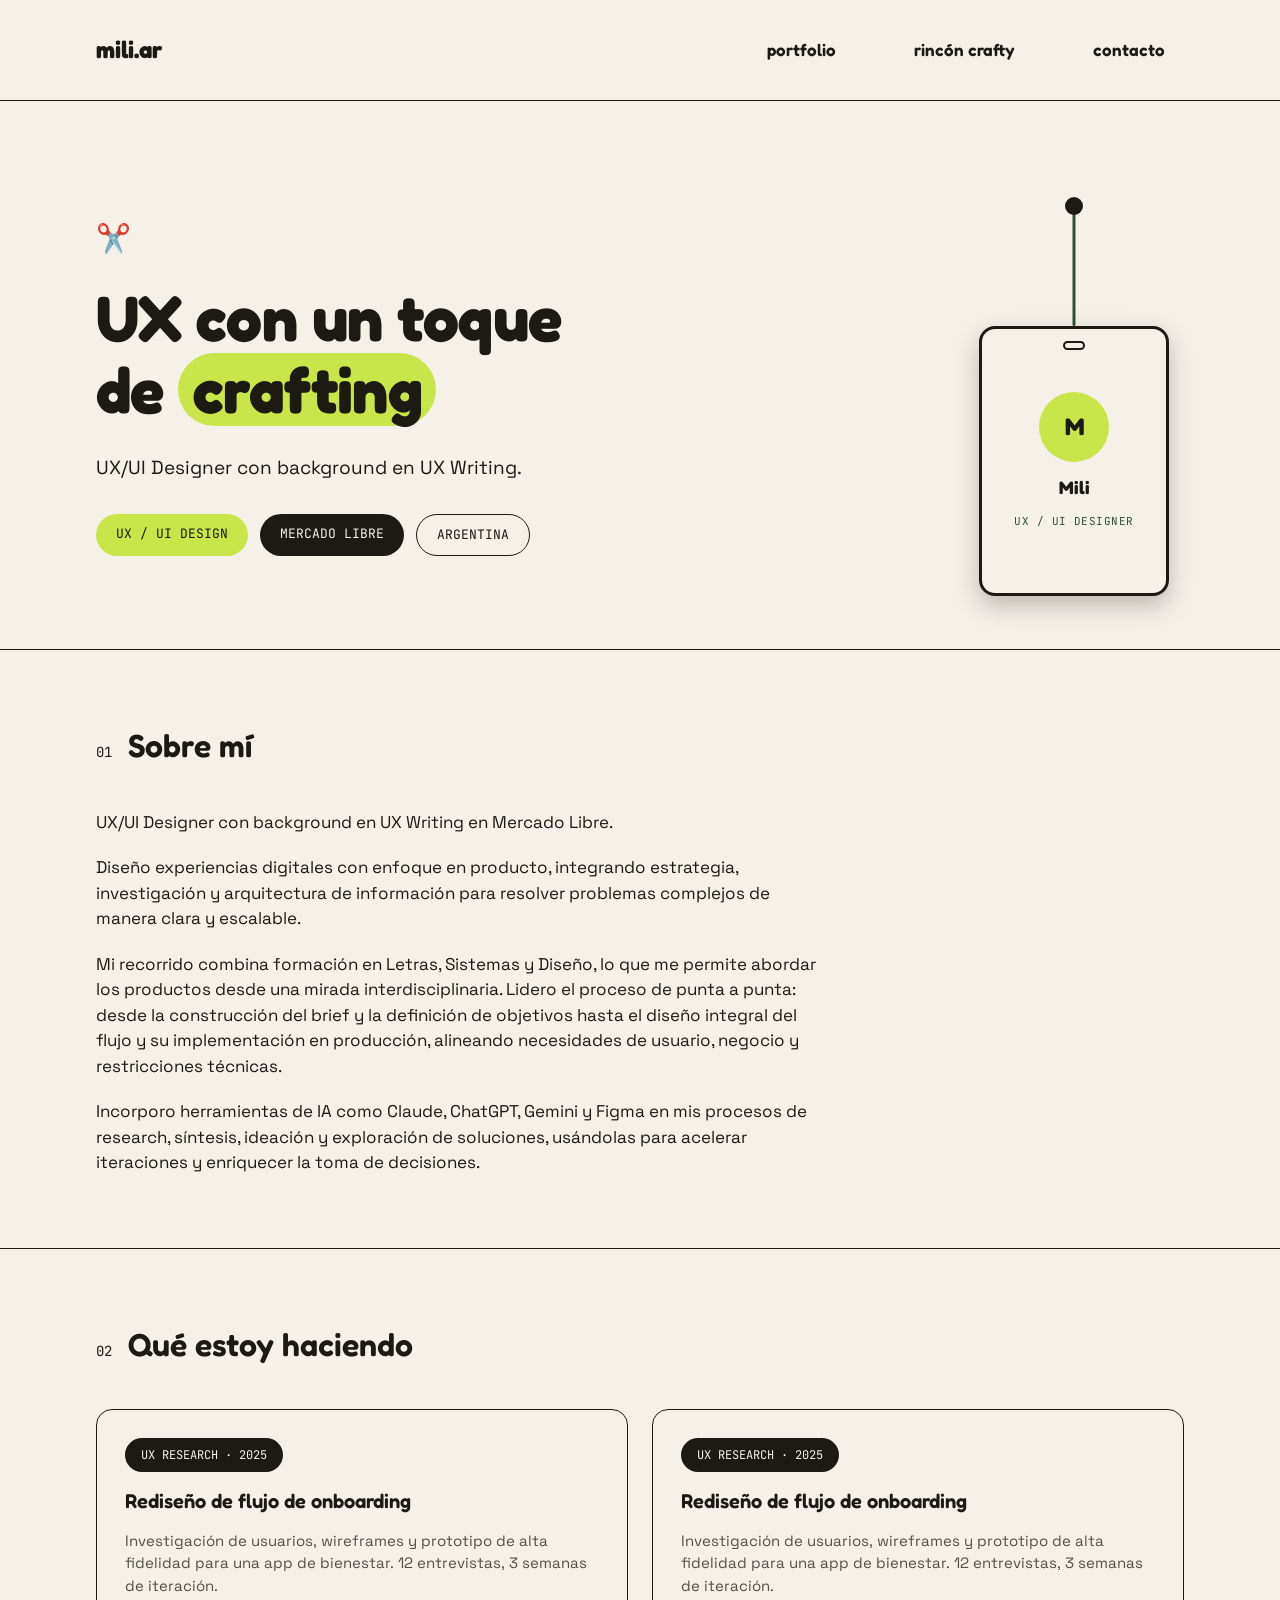
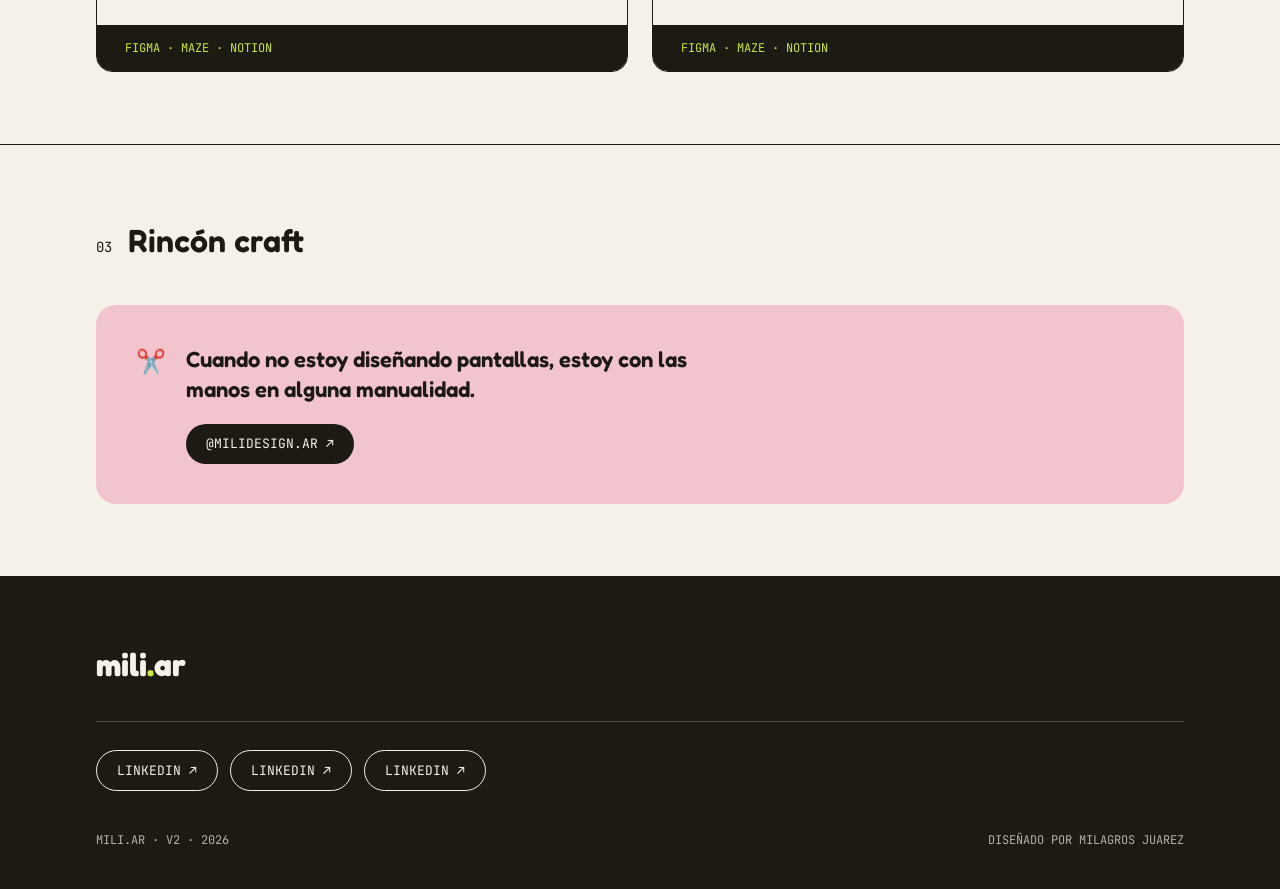
==== commit cfa872f4: "Second version" ====
--- a/index.html
+++ b/index.html
@@ -26,16 +26,31 @@
 
   <section class="hero">
     <div class="hero-inner">
-      <span class="hero-icon">✂️</span>
-      <h1 class="hero-title">
-        UX con un toque<br>
-        de <span class="highlight">crafting</span>
-      </h1>
-      <p class="hero-subtitle">UX/UI Designer con background en UX Writing.</p>
-      <div class="tags">
-        <span class="tag tag-lima">UX / UI DESIGN</span>
-        <span class="tag tag-dark">MERCADO LIBRE</span>
-        <span class="tag tag-outline">ARGENTINA</span>
+      <div class="hero-text">
+        <span class="hero-icon">✂️</span>
+        <h1 class="hero-title">
+          UX con un toque<br>
+          de <span class="highlight">crafting</span>
+        </h1>
+        <p class="hero-subtitle">UX/UI Designer con background en UX Writing.</p>
+        <div class="tags">
+          <span class="tag tag-lima">UX / UI DESIGN</span>
+          <span class="tag tag-dark">MERCADO LIBRE</span>
+          <span class="tag tag-outline">ARGENTINA</span>
+        </div>
+      </div>
+
+      <div class="hero-lanyard" id="heroLanyard">
+        <div class="hero-lanyard-anchor"></div>
+        <div class="hero-lanyard-pivot" id="heroLanyardPivot">
+          <div class="hero-lanyard-string"></div>
+          <div class="hero-lanyard-card">
+            <div class="hero-lanyard-hole"></div>
+            <div class="hero-lanyard-logo">M</div>
+            <div class="hero-lanyard-name">Mili</div>
+            <div class="hero-lanyard-role">UX / UI Designer</div>
+          </div>
+        </div>
       </div>
     </div>
   </section>
--- a/styles.css
+++ b/styles.css
@@ -75,6 +75,13 @@
   max-width: var(--container);
   margin: 0 auto;
   padding: 96px var(--edge) 72px;
+  display: flex;
+  align-items: center;
+  justify-content: space-between;
+  gap: 48px;
+}
+.hero-text {
+  flex: 1 1 420px;
 }
 .hero-icon {
   font-size: 28px;
@@ -265,12 +272,123 @@
   gap: 8px;
 }
 
+/* HERO LANYARD */
+.hero-lanyard {
+  flex: 0 0 auto;
+  position: relative;
+  width: 220px;
+  height: 380px;
+  cursor: grab;
+  touch-action: none;
+}
+.hero-lanyard:active { cursor: grabbing; }
+
+.hero-lanyard-anchor {
+  position: absolute;
+  top: 0;
+  left: 50%;
+  width: 18px;
+  height: 18px;
+  background: var(--casi-negro);
+  border-radius: 50%;
+  transform: translateX(-50%);
+  z-index: 3;
+}
+
+.hero-lanyard-pivot {
+  position: absolute;
+  top: 9px;
+  left: 50%;
+  width: 4px;
+  height: 0;
+  transform-origin: top center;
+  transform: translateX(-50%) rotate(0deg);
+  animation: heroLanyardSwing 4.5s ease-in-out infinite;
+}
+
+.hero-lanyard-string {
+  position: absolute;
+  top: 0;
+  left: 50%;
+  width: 3px;
+  height: 120px;
+  background: var(--verde-bosque);
+  transform: translateX(-50%);
+  border-radius: 2px;
+}
+
+.hero-lanyard-card {
+  position: absolute;
+  top: 120px;
+  left: 50%;
+  width: 190px;
+  height: 270px;
+  transform: translateX(-50%);
+  background: var(--crema);
+  border: 3px solid var(--casi-negro);
+  border-radius: 16px;
+  box-shadow: 0 10px 25px rgba(28, 26, 18, 0.25);
+  display: flex;
+  flex-direction: column;
+  align-items: center;
+  justify-content: center;
+  gap: 12px;
+  user-select: none;
+}
+
+.hero-lanyard-hole {
+  position: absolute;
+  top: 12px;
+  left: 50%;
+  width: 22px;
+  height: 9px;
+  transform: translateX(-50%);
+  background: var(--crema);
+  border: 2px solid var(--casi-negro);
+  border-radius: 6px;
+}
+
+.hero-lanyard-logo {
+  width: 70px;
+  height: 70px;
+  border-radius: 50%;
+  background: var(--lima);
+  display: flex;
+  align-items: center;
+  justify-content: center;
+  font-family: var(--font-display);
+  font-weight: 700;
+  font-size: 24px;
+  color: var(--casi-negro);
+}
+
+.hero-lanyard-name {
+  font-family: var(--font-display);
+  font-weight: 700;
+  font-size: 18px;
+  color: var(--casi-negro);
+}
+
+.hero-lanyard-role {
+  font-family: var(--font-mono);
+  font-size: 11px;
+  letter-spacing: 0.04em;
+  text-transform: uppercase;
+  color: var(--verde-bosque);
+}
+
+@keyframes heroLanyardSwing {
+  0%, 100% { transform: translateX(-50%) rotate(-6deg); }
+  50%      { transform: translateX(-50%) rotate(6deg); }
+}
+
 /* RESPONSIVE */
 @media (max-width: 860px) {
   :root { --edge: 24px; }
   .nav-links { gap: 20px; }
   .nav-links a { font-size: 14px; }
-  .hero-inner { padding: 56px var(--edge) 48px; }
+  .hero-inner { padding: 56px var(--edge) 48px; flex-direction: column; }
+  .hero-lanyard { margin: 0 auto; }
   .hero-title { font-size: 40px; }
   .hero-subtitle { font-size: 16px; }
   .section-inner { padding: 48px var(--edge); }
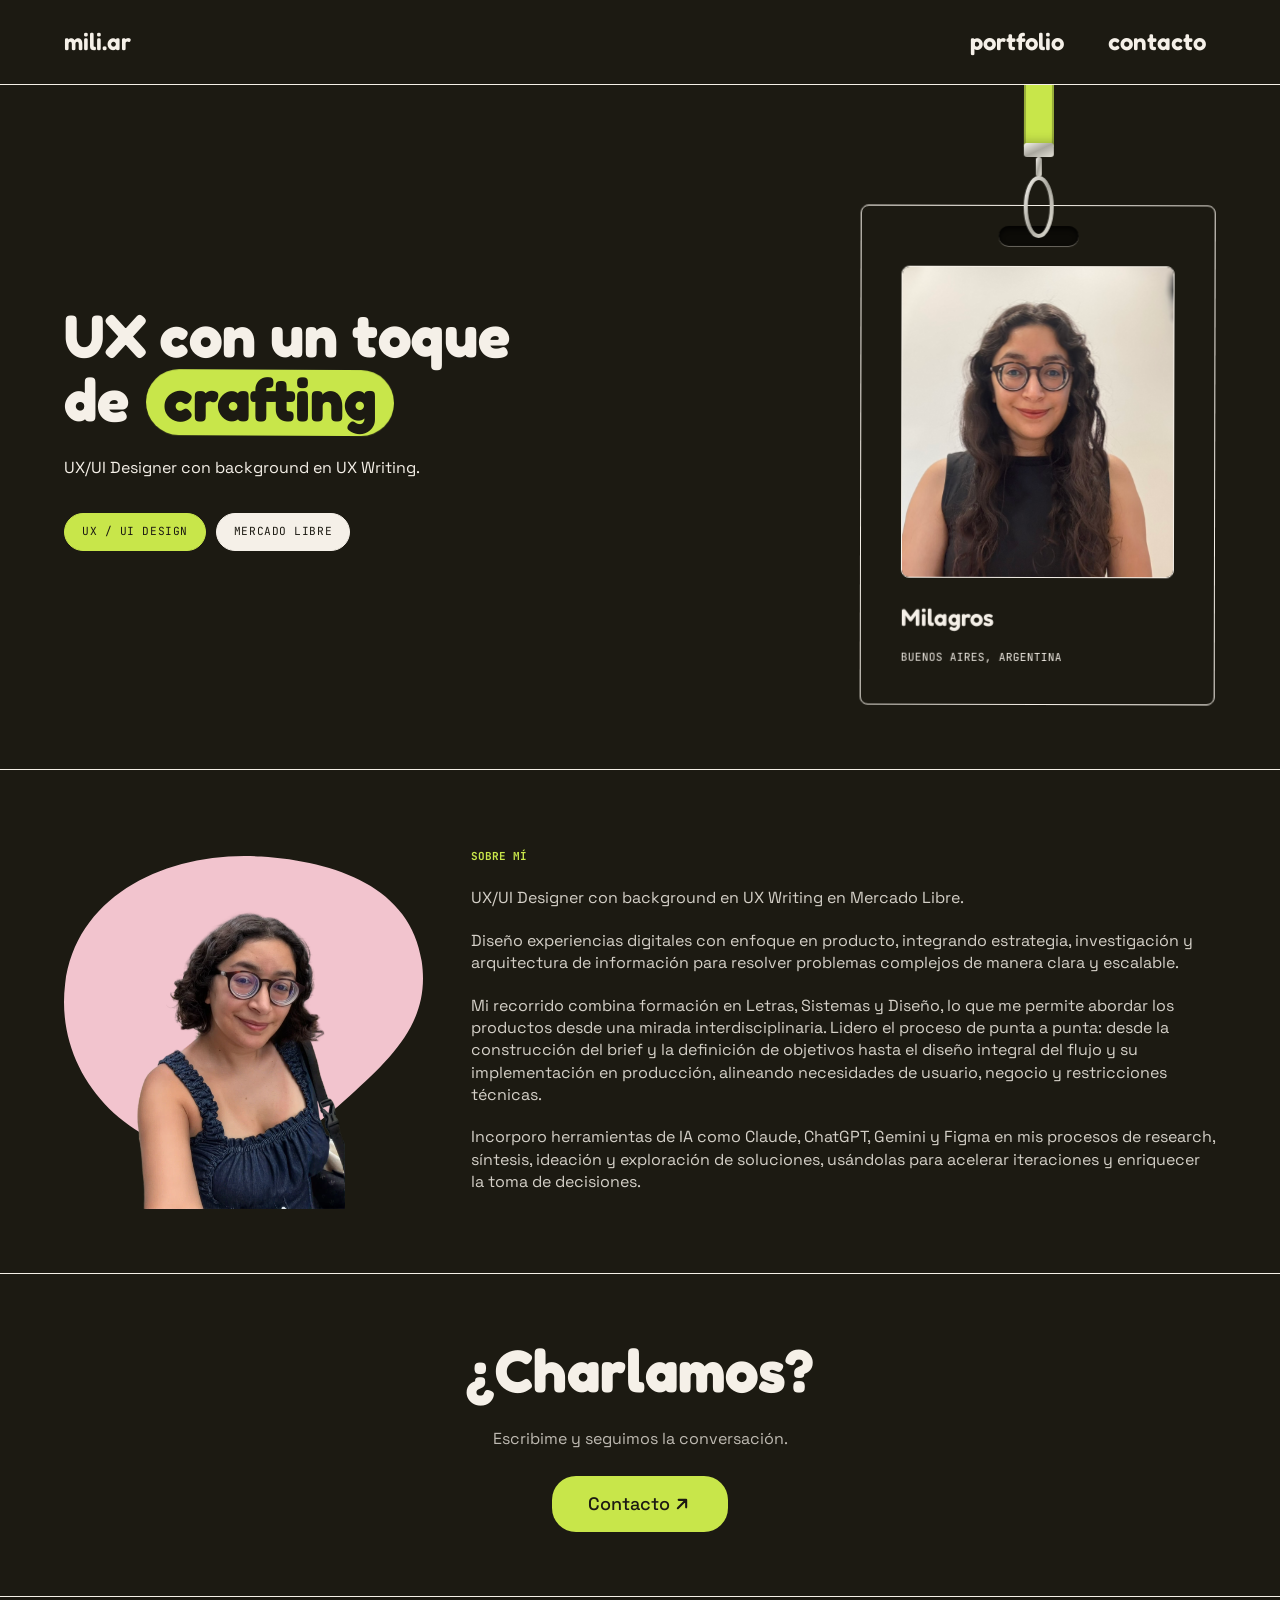
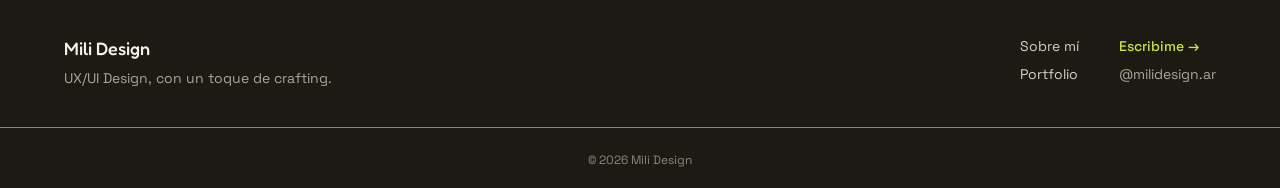
==== commit 16dd520b: "V1: Home, Portfolio en construcción y Contacto Reescritura completa del sitio a partir del diseño de" ====
--- a/index.html
+++ b/index.html
@@ -1,136 +1,159 @@
-<!DOCTYPE html>
+<!doctype html>
 <html lang="es">
-<head>
-<meta charset="UTF-8">
-<meta name="viewport" content="width=device-width, initial-scale=1.0">
-<title>mili.ar — UX/UI Design</title>
-<link rel="preconnect" href="https://fonts.googleapis.com">
-<link rel="preconnect" href="https://fonts.gstatic.com" crossorigin>
-<link href="https://fonts.googleapis.com/css2?family=Fredoka:wght@500;600;700&family=Space+Grotesk:wght@400;500;600&family=JetBrains+Mono:wght@400;500&display=swap" rel="stylesheet">
-<link rel="stylesheet" href="styles.css">
-</head>
-<body>
+  <head>
+    <meta charset="utf-8" />
+    <meta name="viewport" content="width=device-width, initial-scale=1" />
+    <title>mili.ar — UX/UI Designer</title>
+    <meta name="description" content="Milagros, UX/UI Designer con background en UX Writing. UX con un toque de crafting." />
+    <meta name="theme-color" content="#1c1a12" />
+    <meta property="og:title" content="mili.ar — UX/UI Designer" />
+    <meta property="og:description" content="UX con un toque de crafting." />
+    <meta property="og:type" content="website" />
 
-<header class="nav">
-  <div class="nav-inner">
-    <a href="#" class="logo">mili.ar</a>
-    <nav class="nav-links">
-      <a href="portfolio/index.html">portfolio</a>
-      <a href="rincon-crafty/index.html">rincón crafty</a>
-      <a href="contacto/index.html">contacto</a>
-    </nav>
-  </div>
-</header>
+    <link rel="preconnect" href="https://fonts.googleapis.com" />
+    <link rel="preconnect" href="https://fonts.gstatic.com" crossorigin />
+    <link
+      href="https://fonts.googleapis.com/css2?family=Fredoka:wght@500;600;700&family=JetBrains+Mono:wght@400&family=Space+Grotesk:wght@400;500&display=swap"
+      rel="stylesheet"
+    />
+    <link rel="stylesheet" href="css/main.css" />
+    <script>document.documentElement.classList.add("js");</script>
+    <script type="module" src="js/main.js"></script>
+  </head>
+  <body>
+    <a class="skip-link" href="#contenido">Saltar al contenido</a>
 
-<main>
+    <header class="nav">
+      <div class="container nav__inner">
+        <a class="nav__logo" href="index.html" aria-label="mili.ar, inicio">mili.ar</a>
+        <nav aria-label="Principal">
+          <ul class="nav__list">
+            <li><a class="nav__link" href="portfolio.html">portfolio</a></li>
+            <!-- V2: <li><a class="nav__link" href="sobre-mi.html">sobre mí</a></li> -->
+            <li><a class="nav__link" href="contacto.html">contacto</a></li>
+          </ul>
+        </nav>
+      </div>
+    </header>
 
-  <section class="hero">
-    <div class="hero-inner">
-      <div class="hero-text">
-        <span class="hero-icon">✂️</span>
-        <h1 class="hero-title">
-          UX con un toque<br>
-          de <span class="highlight">crafting</span>
-        </h1>
-        <p class="hero-subtitle">UX/UI Designer con background en UX Writing.</p>
-        <div class="tags">
-          <span class="tag tag-lima">UX / UI DESIGN</span>
-          <span class="tag tag-dark">MERCADO LIBRE</span>
-          <span class="tag tag-outline">ARGENTINA</span>
+    <main id="contenido">
+      <section class="hero" aria-labelledby="hero-title">
+        <div class="container hero__inner">
+          <div class="hero__content">
+            <div class="hero__text">
+              <h1 class="hero__title" id="hero-title">
+                UX con un toque de <span class="highlight">crafting</span>
+              </h1>
+              <p>UX/UI Designer con background en UX Writing.</p>
+            </div>
+            <ul class="pill-list" aria-label="Áreas">
+              <li><span class="pill pill--lima">UX / UI Design</span></li>
+              <li><span class="pill">Mercado Libre</span></li>
+            </ul>
+          </div>
+
+          <!-- Credencial colgante: se puede agarrar y soltar (js/components/badge.js) -->
+          <div class="badge" data-badge>
+            <span class="badge__pivot" aria-hidden="true"></span>
+            <div class="badge__strap" aria-hidden="true"></div>
+            <svg class="badge__clasp" viewBox="0 0 34 100" fill="none" aria-hidden="true">
+              <defs>
+                <linearGradient id="metal" x1="0" y1="0" x2="1" y2="1">
+                  <stop offset="0" stop-color="#f4f2ec" />
+                  <stop offset="0.5" stop-color="#a9a79e" />
+                  <stop offset="1" stop-color="#e3e0d6" />
+                </linearGradient>
+              </defs>
+              <rect x="2" y="0" width="30" height="14" rx="3" fill="url(#metal)" />
+              <rect x="14" y="14" width="6" height="20" rx="3" fill="url(#metal)" />
+              <ellipse cx="17" cy="64" rx="13" ry="29" stroke="url(#metal)" stroke-width="4" />
+            </svg>
+
+            <figure class="badge__card" style="margin: 0">
+              <div class="badge__inner">
+                <div class="badge__slot" aria-hidden="true"></div>
+                <div class="badge__body">
+                  <img
+                    class="badge__photo"
+                    src="assets/img/mili-credencial.jpg"
+                    alt="Retrato de Milagros"
+                    width="768"
+                    height="1024"
+                    draggable="false"
+                  />
+                  <figcaption class="badge__text">
+                    <span class="badge__name">Milagros</span>
+                    <span class="badge__location">Buenos Aires, Argentina</span>
+                  </figcaption>
+                </div>
+              </div>
+              <span class="badge__glare" aria-hidden="true"></span>
+            </figure>
+          </div>
+        </div>
+      </section>
+
+      <div class="section" id="sobre-mi" aria-labelledby="about-label">
+        <div class="container about">
+          <div class="about__visual" data-reveal>
+            <img class="about__blob" src="assets/img/blob-sobre-mi.svg" alt="" width="359" height="300" />
+            <div class="about__photo">
+              <img src="assets/img/mili-sobre-mi.png" alt="Milagros sonriendo" width="1125" height="1500" loading="lazy" />
+            </div>
+          </div>
+
+          <div class="about__text" data-reveal data-reveal-delay="1">
+            <h2 class="t-label about__label" id="about-label">Sobre mí</h2>
+            <div class="about__body">
+              <div class="about__copy">
+                <p>UX/UI Designer con background en UX Writing en Mercado Libre.</p>
+                <p>
+                  Diseño experiencias digitales con enfoque en producto, integrando estrategia, investigación y
+                  arquitectura de información para resolver problemas complejos de manera clara y escalable.
+                </p>
+                <p>
+                  Mi recorrido combina formación en Letras, Sistemas y Diseño, lo que me permite abordar los productos
+                  desde una mirada interdisciplinaria. Lidero el proceso de punta a punta: desde la construcción del
+                  brief y la definición de objetivos hasta el diseño integral del flujo y su implementación en
+                  producción, alineando necesidades de usuario, negocio y restricciones técnicas.
+                </p>
+                <p>
+                  Incorporo herramientas de IA como Claude, ChatGPT, Gemini y Figma en mis procesos de research,
+                  síntesis, ideación y exploración de soluciones, usándolas para acelerar iteraciones y enriquecer la
+                  toma de decisiones.
+                </p>
+              </div>
+              <!-- V2: sumar acá el botón "Conocer más" apuntando a sobre-mi.html -->
+            </div>
+          </div>
         </div>
       </div>
 
-      <div class="hero-lanyard" id="heroLanyard">
-        <div class="hero-lanyard-anchor"></div>
-        <div class="hero-lanyard-pivot" id="heroLanyardPivot">
-          <div class="hero-lanyard-string"></div>
-          <div class="hero-lanyard-card">
-            <div class="hero-lanyard-hole"></div>
-            <div class="hero-lanyard-logo">M</div>
-            <div class="hero-lanyard-name">Mili</div>
-            <div class="hero-lanyard-role">UX / UI Designer</div>
-          </div>
+      <section class="section" aria-labelledby="closing-title">
+        <div class="container closing" data-reveal>
+          <h2 class="t-display" id="closing-title">¿Charlamos?</h2>
+          <p class="closing__text">Escribime y seguimos la conversación.</p>
+          <a class="btn" href="contacto.html">Contacto</a>
         </div>
+      </section>
+    </main>
+
+    <footer class="footer">
+      <div class="container footer__main">
+        <div class="footer__brand">
+          <p class="footer__brand-name">Mili Design</p>
+          <p class="footer__brand-tagline">UX/UI Design, con un toque de crafting.</p>
+        </div>
+        <ul class="footer__col">
+          <li><a href="index.html#sobre-mi">Sobre mí</a></li>
+          <li><a href="portfolio.html">Portfolio</a></li>
+        </ul>
+        <ul class="footer__col">
+          <li><a class="footer__cta" href="contacto.html">Escribime →</a></li>
+          <li class="footer__handle">@milidesign.ar</li>
+        </ul>
       </div>
-    </div>
-  </section>
-
-  <section class="section" id="sobre-mi">
-    <div class="section-inner">
-      <div class="section-header">
-        <span class="section-number">01</span>
-        <h2 class="section-title">Sobre mí</h2>
-      </div>
-      <div class="about-text">
-        <p>UX/UI Designer con background en UX Writing en Mercado Libre.</p>
-        <p>Diseño experiencias digitales con enfoque en producto, integrando estrategia, investigación y arquitectura de información para resolver problemas complejos de manera clara y escalable.</p>
-        <p>Mi recorrido combina formación en Letras, Sistemas y Diseño, lo que me permite abordar los productos desde una mirada interdisciplinaria. Lidero el proceso de punta a punta: desde la construcción del brief y la definición de objetivos hasta el diseño integral del flujo y su implementación en producción, alineando necesidades de usuario, negocio y restricciones técnicas.</p>
-        <p>Incorporo herramientas de IA como Claude, ChatGPT, Gemini y Figma en mis procesos de research, síntesis, ideación y exploración de soluciones, usándolas para acelerar iteraciones y enriquecer la toma de decisiones.</p>
-      </div>
-    </div>
-  </section>
-
-  <section class="section" id="haciendo">
-    <div class="section-inner">
-      <div class="section-header">
-        <span class="section-number">02</span>
-        <h2 class="section-title">Qué estoy haciendo</h2>
-      </div>
-      <div class="cards-grid">
-        <article class="project-card">
-          <div class="card-body">
-            <span class="tag tag-dark small">UX RESEARCH · 2025</span>
-            <h3 class="card-title">Rediseño de flujo de onboarding</h3>
-            <p class="card-text">Investigación de usuarios, wireframes y prototipo de alta fidelidad para una app de bienestar. 12 entrevistas, 3 semanas de iteración.</p>
-          </div>
-          <div class="card-footer">FIGMA · MAZE · NOTION</div>
-        </article>
-        <article class="project-card">
-          <div class="card-body">
-            <span class="tag tag-dark small">UX RESEARCH · 2025</span>
-            <h3 class="card-title">Rediseño de flujo de onboarding</h3>
-            <p class="card-text">Investigación de usuarios, wireframes y prototipo de alta fidelidad para una app de bienestar. 12 entrevistas, 3 semanas de iteración.</p>
-          </div>
-          <div class="card-footer">FIGMA · MAZE · NOTION</div>
-        </article>
-      </div>
-    </div>
-  </section>
-
-  <section class="section" id="rincon-craft">
-    <div class="section-inner">
-      <div class="section-header">
-        <span class="section-number">03</span>
-        <h2 class="section-title">Rincón craft</h2>
-      </div>
-      <div class="craft-banner">
-        <span class="craft-icon">✂️</span>
-        <div class="craft-content">
-          <p class="craft-text">Cuando no estoy diseñando pantallas, estoy con las manos en alguna manualidad.</p>
-          <a href="#" class="craft-link">@MILIDESIGN.AR ↗</a>
-        </div>
-      </div>
-    </div>
-  </section>
-
-</main>
-
-<footer class="footer">
-  <div class="footer-inner">
-    <a href="#" class="footer-logo">mili<span class="dot">.</span>ar</a>
-    <hr class="footer-line">
-    <div class="footer-links">
-      <a href="#" class="tag tag-outline dark">LINKEDIN ↗</a>
-      <a href="#" class="tag tag-outline dark">LINKEDIN ↗</a>
-      <a href="#" class="tag tag-outline dark">LINKEDIN ↗</a>
-    </div>
-    <div class="footer-bottom">
-      <span>MILI.AR · V2 · 2026</span>
-      <span>DISEÑADO POR MILAGROS JUAREZ</span>
-    </div>
-  </div>
-</footer>
-
-<script src="script.js"></script>
-</body>
+      <p class="footer__bottom">© 2026 Mili Design</p>
+    </footer>
+  </body>
 </html>
--- a/css/main.css
+++ b/css/main.css
@@ -0,0 +1,16 @@
+/* Punto de entrada de estilos. El orden importa: tokens → base → componentes → páginas. */
+
+@import "tokens.css";
+@import "base.css";
+
+@import "components/nav.css";
+@import "components/footer.css";
+@import "components/button.css";
+@import "components/pill.css";
+@import "components/badge.css";
+@import "components/animations.css";
+@import "components/wip.css";
+
+@import "pages/home.css";
+@import "pages/portfolio.css";
+@import "pages/contact.css";
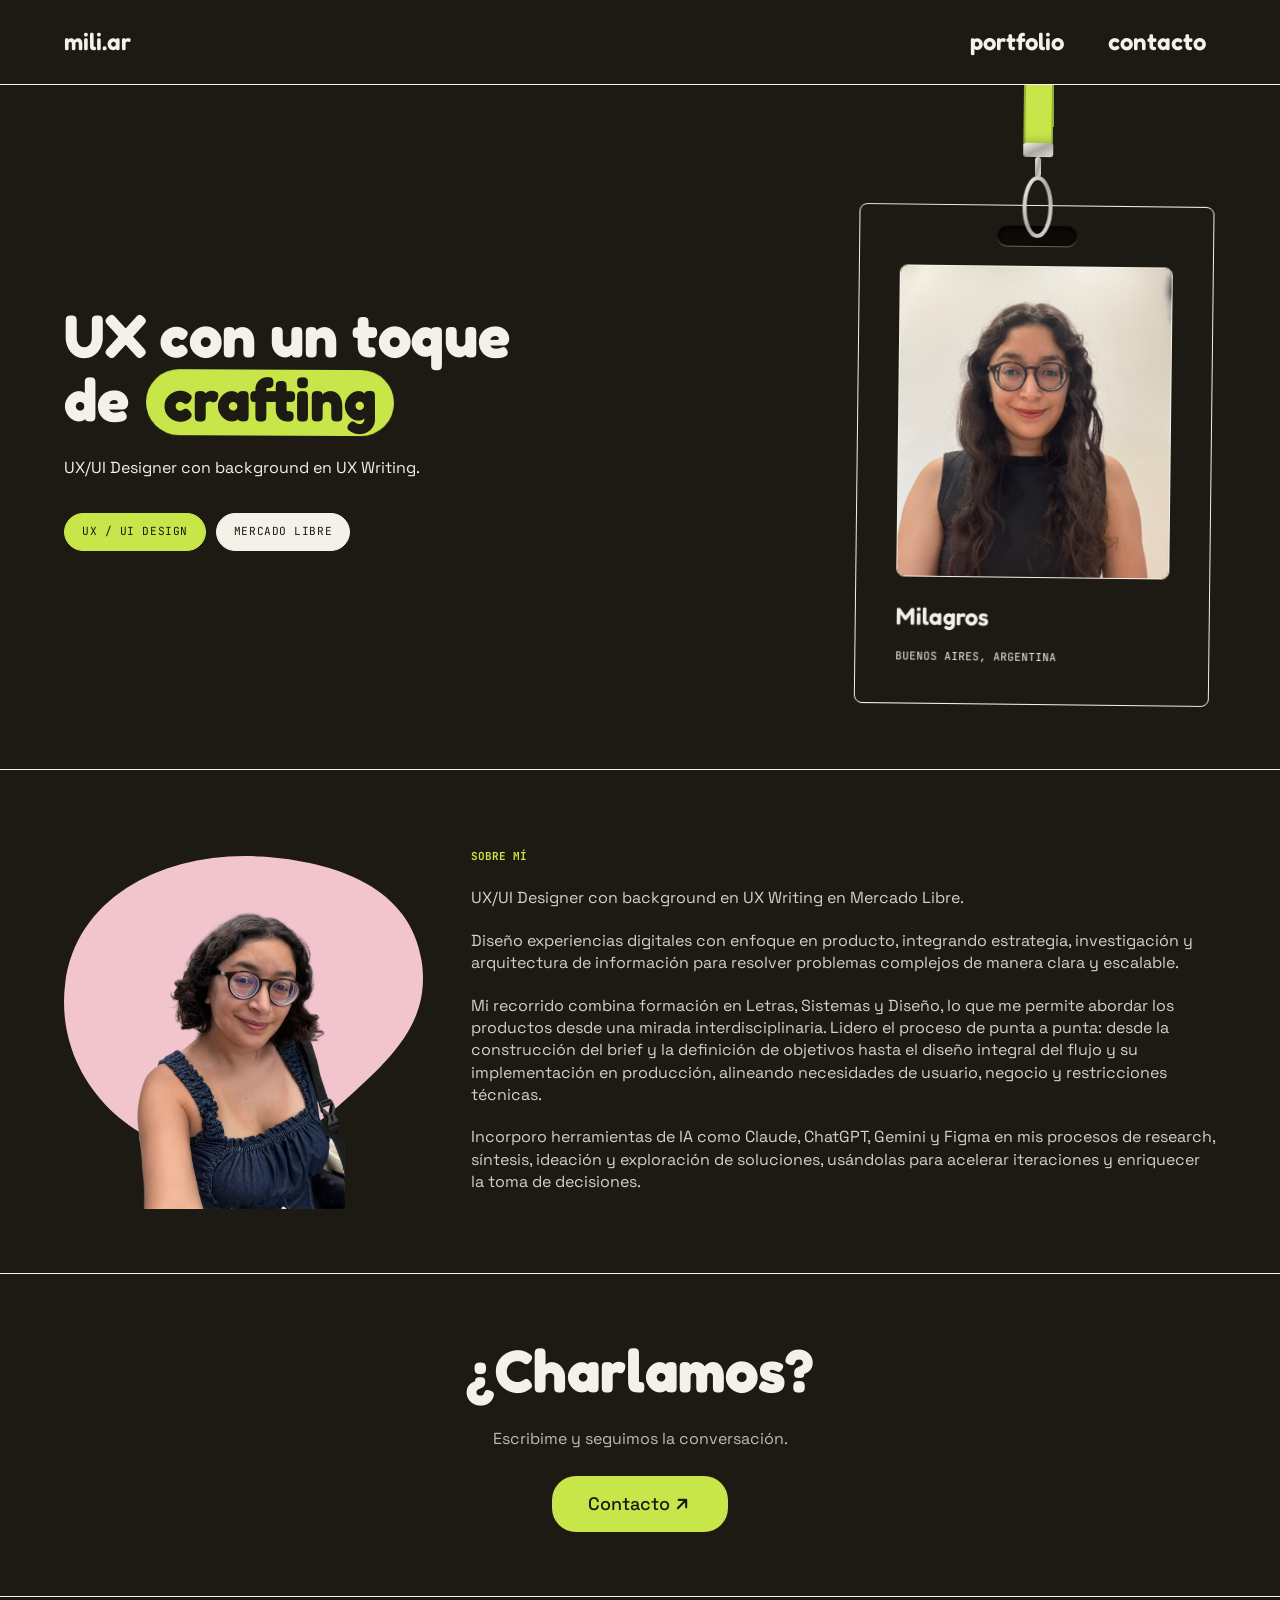
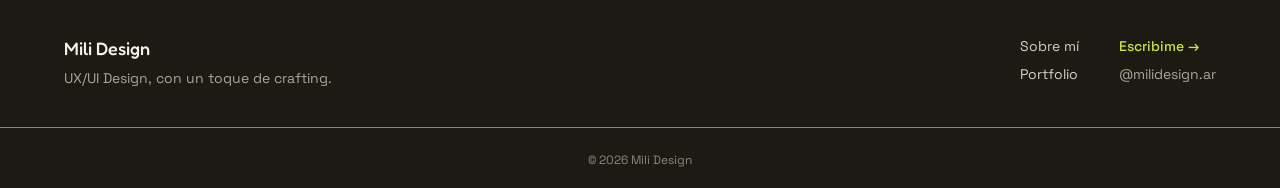
==== commit 72a4b596: "Mejoras de celular, wireframes y links de contacto." ====
--- a/index.html
+++ b/index.html
@@ -150,7 +150,7 @@
         </ul>
         <ul class="footer__col">
           <li><a class="footer__cta" href="contacto.html">Escribime →</a></li>
-          <li class="footer__handle">@milidesign.ar</li>
+          <li><a class="footer__handle" href="https://www.instagram.com/milidesign.ar/" target="_blank" rel="noopener noreferrer">@milidesign.ar</a></li>
         </ul>
       </div>
       <p class="footer__bottom">© 2026 Mili Design</p>
